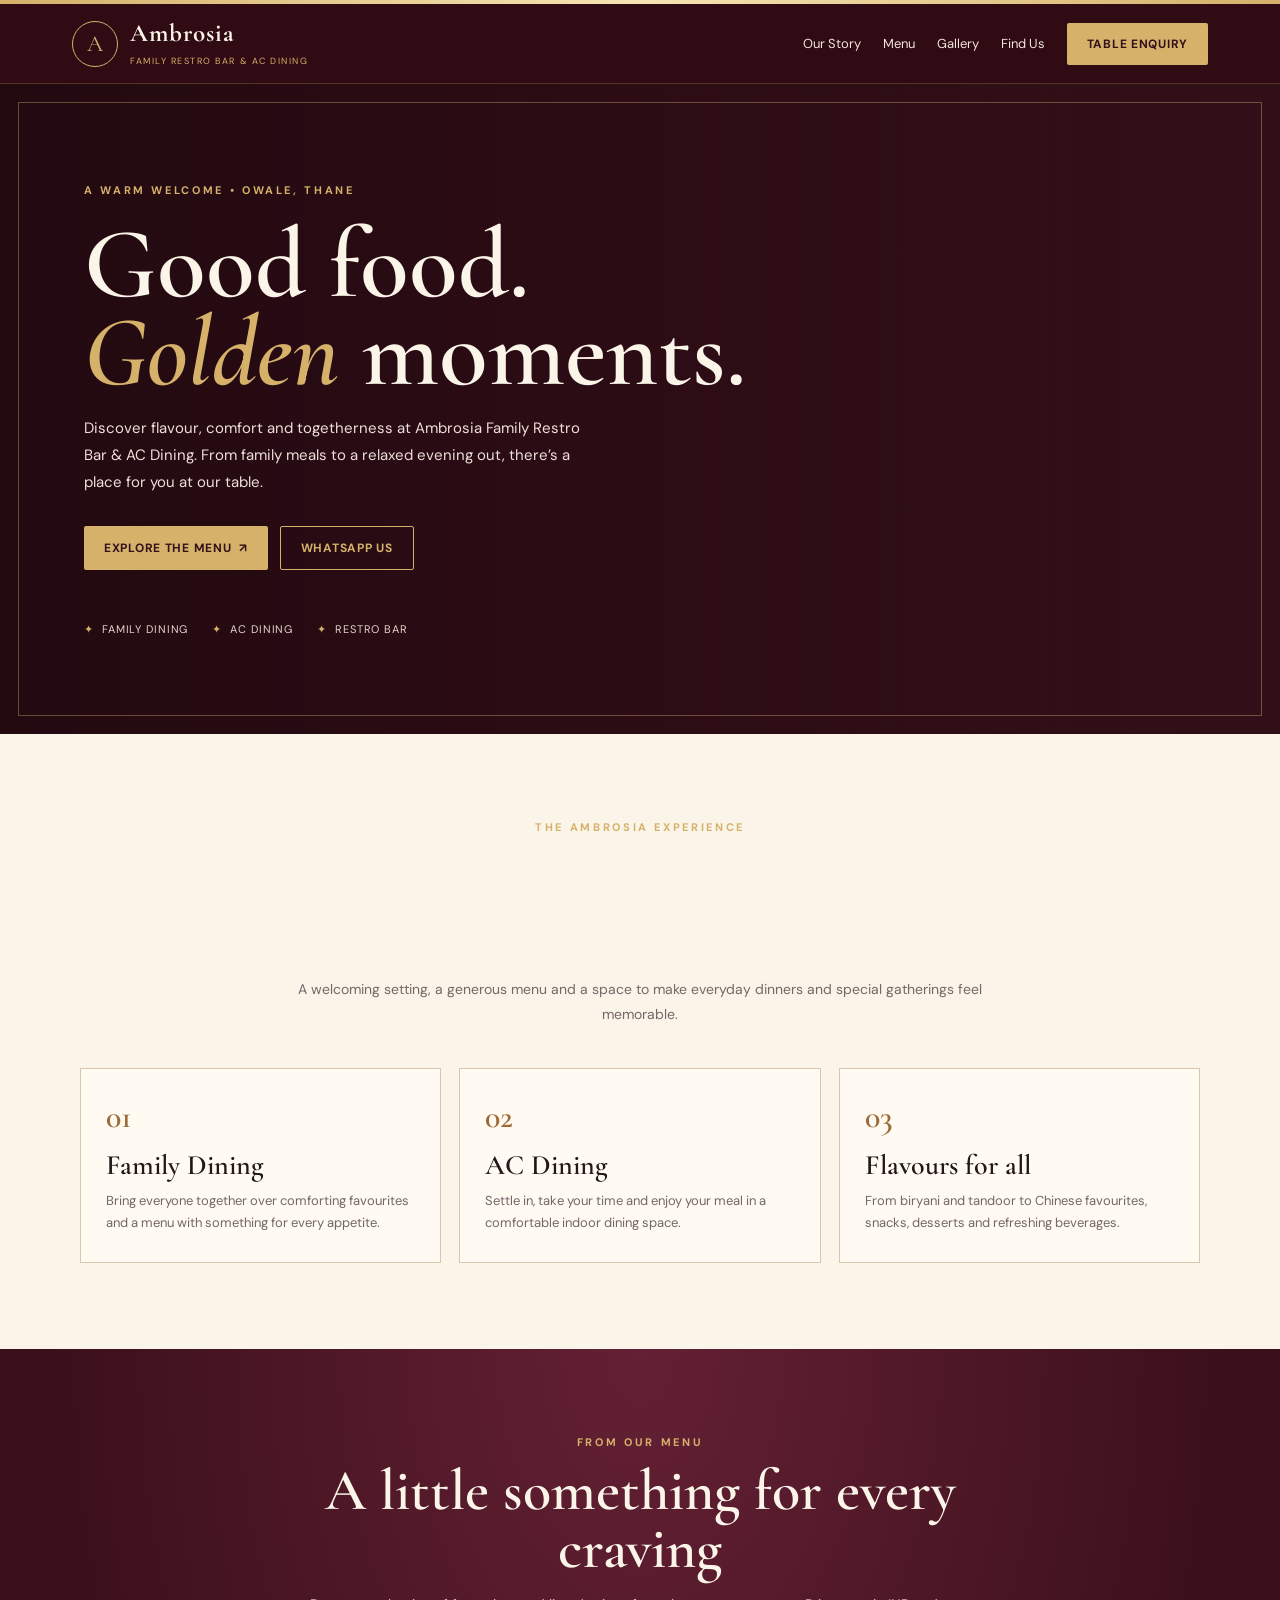
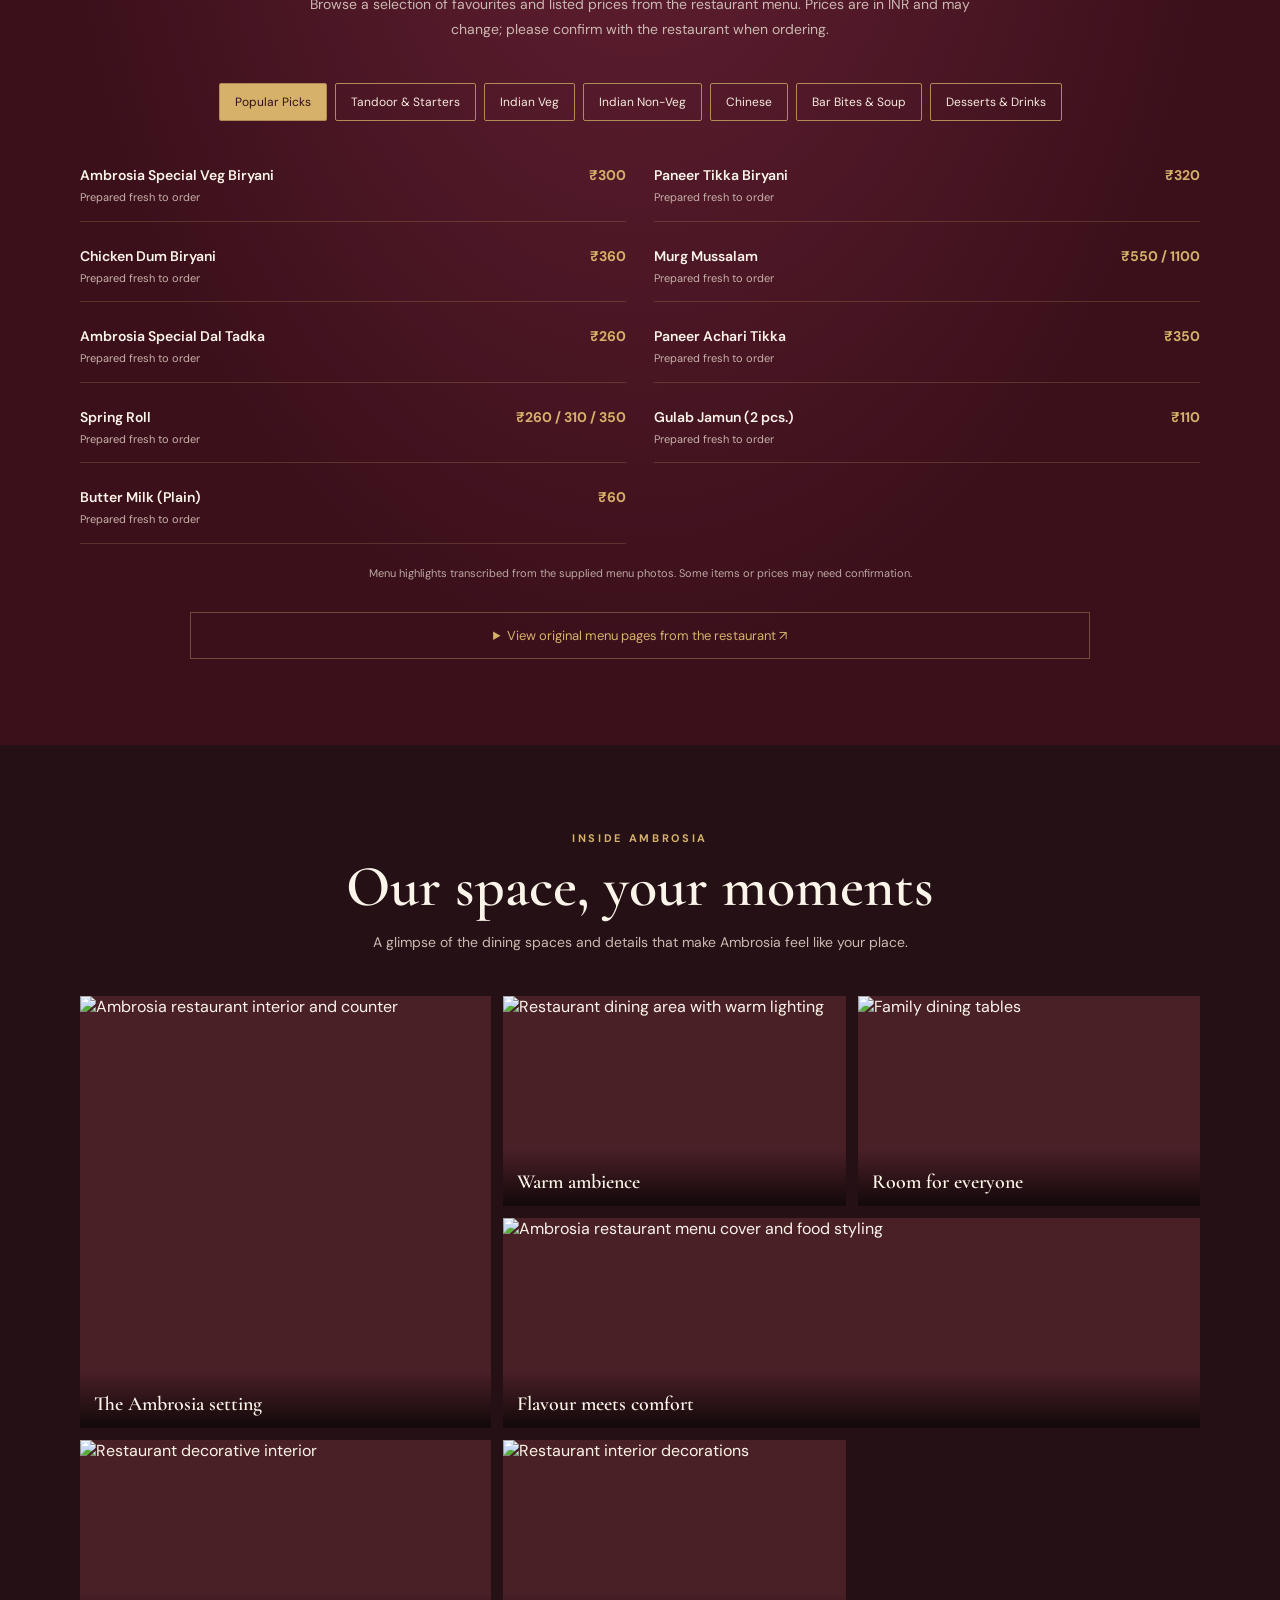
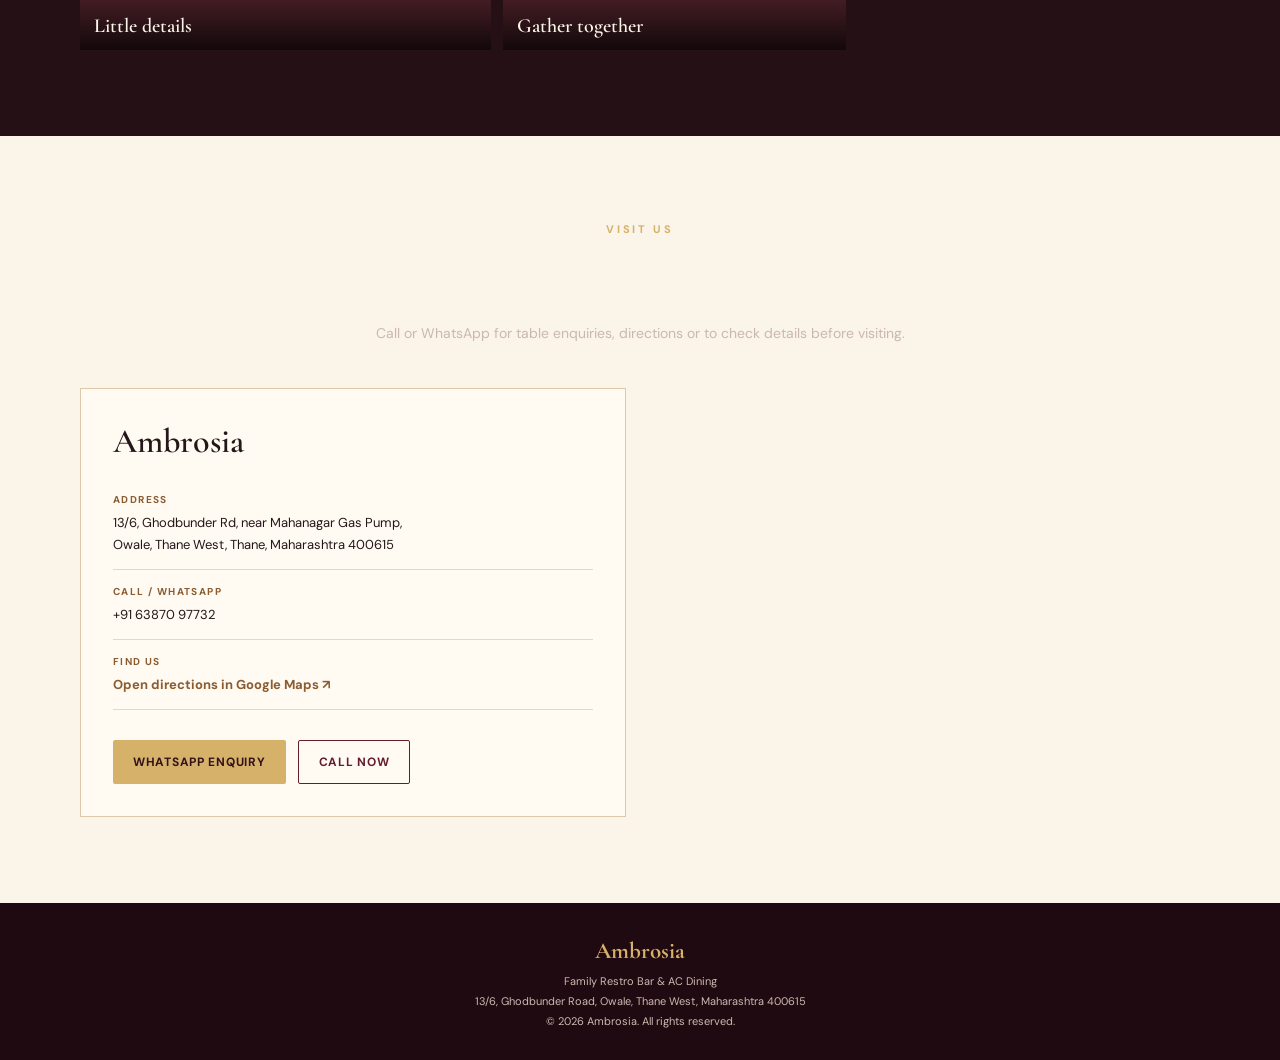
==== index.html @ bba8cb66 "Add files via upload" ====
<!doctype html>
<html lang="en">
<head>
<meta charset="utf-8"><meta name="viewport" content="width=device-width, initial-scale=1">
<meta name="theme-color" content="#641d2d"><meta name="description" content="Ambrosia Family Restro Bar & AC Dining in Owale, Thane West. Explore our menu and contact us for table enquiries.">
<title>Ambrosia | Family Restro Bar & AC Dining</title>
<link rel="preconnect" href="https://fonts.googleapis.com"><link rel="preconnect" href="https://fonts.gstatic.com" crossorigin><link href="https://fonts.googleapis.com/css2?family=Cormorant+Garamond:wght@500;600;700&family=DM+Sans:wght@400;500;600;700&display=swap" rel="stylesheet">
<style>
:root{--wine:#641d2d;--wine2:#3c101b;--gold:#d5b16a;--cream:#fbf4e8;--ink:#241719;--muted:#b9a6a0}*{box-sizing:border-box}html{scroll-behavior:smooth}body{margin:0;background:var(--wine2);color:var(--cream);font-family:'DM Sans',sans-serif}a{color:inherit;text-decoration:none}button{font:inherit}.topline{height:4px;background:linear-gradient(90deg,var(--gold),#f6e5b3,var(--gold))}.nav{position:sticky;top:0;z-index:10;background:rgba(48,12,21,.95);backdrop-filter:blur(12px);border-bottom:1px solid #d5b16a38}.navin{max-width:1180px;margin:auto;padding:14px 22px;display:flex;align-items:center;justify-content:space-between;gap:20px}.brand{display:flex;align-items:center;gap:12px}.monogram{width:46px;height:46px;border:1px solid var(--gold);border-radius:50%;display:grid;place-items:center;color:var(--gold);font-family:'Cormorant Garamond',serif;font-size:23px}.brand b{display:block;font-family:'Cormorant Garamond',serif;font-size:25px;letter-spacing:.04em}.brand small{color:var(--gold);font-size:9px;letter-spacing:.17em;text-transform:uppercase}.links{display:flex;gap:22px;align-items:center;font-size:13px;color:#f2e7dc}.links a:hover{color:var(--gold)}.pill{display:inline-flex;align-items:center;justify-content:center;padding:13px 20px;background:var(--gold);color:#35111a;border:0;border-radius:2px;font-weight:700;font-size:12px;letter-spacing:.06em;text-transform:uppercase;cursor:pointer}.pill.outline{background:transparent;color:var(--gold);border:1px solid var(--gold)}.hero{min-height:650px;position:relative;display:grid;align-items:center;overflow:hidden;background:#35111a}.hero:before{content:"";position:absolute;inset:0;background:linear-gradient(90deg,rgba(36,8,16,.94),rgba(45,9,19,.75) 48%,rgba(40,9,18,.22)),url('assets/21487.jpg') center 43%/cover;filter:saturate(.86)}.hero:after{content:"";position:absolute;inset:18px;border:1px solid #d5b16a65;pointer-events:none}.heroin{position:relative;z-index:1;max-width:1180px;width:100%;margin:auto;padding:90px 34px}.eyebrow{color:var(--gold);text-transform:uppercase;letter-spacing:.24em;font-size:11px;font-weight:700}.hero h1{font-family:'Cormorant Garamond',serif;font-size:clamp(54px,8vw,100px);line-height:.88;margin:24px 0 18px;max-width:760px;font-weight:600}.hero h1 span{color:var(--gold);font-style:italic}.hero p{max-width:510px;color:#eee0d8;line-height:1.8;font-size:15px}.actions{display:flex;gap:12px;flex-wrap:wrap;margin-top:30px}.herofoot{display:flex;gap:24px;flex-wrap:wrap;margin-top:52px;color:#e6d5cb;font-size:11px;letter-spacing:.08em;text-transform:uppercase}.herofoot span:before{content:'✦';color:var(--gold);margin-right:8px}.section{padding:86px 22px}.wrap{max-width:1120px;margin:auto}.sectionhead{text-align:center;max-width:700px;margin:0 auto 42px}.sectionhead h2{font:600 clamp(38px,5vw,58px)/1 'Cormorant Garamond',serif;margin:13px 0;color:var(--cream)}.sectionhead p{color:#cbb8b0;line-height:1.75;font-size:14px}.features{background:var(--cream);color:var(--ink)}.features .sectionhead p{color:#77676a}.featuregrid{display:grid;grid-template-columns:repeat(3,1fr);gap:18px}.feature{border:1px solid #d9c7ad;padding:28px 25px;min-height:180px;background:#fffaf2}.feature .num{color:#9c6b36;font:600 32px 'Cormorant Garamond',serif}.feature h3{font:600 28px 'Cormorant Garamond',serif;margin:12px 0 8px}.feature p{font-size:13px;line-height:1.7;color:#756669;margin:0}.menu-section{background:radial-gradient(ellipse at top,#642034 0%,#3b101b 65%)}.menu-tabs{display:flex;justify-content:center;gap:8px;flex-wrap:wrap;margin-bottom:30px}.tab{border:1px solid #b18b56;background:transparent;color:#f5e9dd;padding:10px 15px;cursor:pointer;border-radius:2px;font-size:12px}.tab.active,.tab:hover{background:var(--gold);color:#321019}.menu-grid{display:grid;grid-template-columns:repeat(2,1fr);gap:10px 28px}.menu-card{border-bottom:1px solid #d5b16a36;padding:15px 0;display:flex;justify-content:space-between;gap:20px}.menu-card h3{font-size:14px;font-weight:600;margin:0 0 5px}.menu-card p{font-size:11px;color:#c7b1aa;margin:0;line-height:1.5}.price{white-space:nowrap;color:var(--gold);font-weight:700;font-size:14px}.note{text-align:center;color:#bca8a2;font-size:11px;margin-top:22px}.gallery{background:#241015}.gallerygrid{display:grid;grid-template-columns:1.2fr 1fr 1fr;grid-auto-rows:210px;gap:12px}.gallerygrid figure{margin:0;overflow:hidden;position:relative;background:#4a2027}.gallerygrid figure:first-child{grid-row:span 2}.gallerygrid figure:nth-child(4){grid-column:span 2}.gallerygrid img{width:100%;height:100%;object-fit:cover;display:block;transition:transform .5s;cursor:zoom-in}.gallerygrid figure:hover img{transform:scale(1.04)}.gallerygrid figcaption{position:absolute;bottom:0;left:0;right:0;padding:22px 14px 12px;background:linear-gradient(transparent,rgba(0,0,0,.75));font:600 20px 'Cormorant Garamond',serif}.menu-photo{margin-top:32px;text-align:center}.menu-photo details{max-width:900px;margin:auto;border:1px solid #d5b16a5c;padding:14px}.menu-photo summary{color:var(--gold);cursor:pointer;font-size:13px}.menu-scans{display:grid;grid-template-columns:repeat(3,1fr);gap:12px;margin-top:18px}.menu-scans img{width:100%;height:220px;object-fit:contain;background:#f8f0df;cursor:zoom-in}.contact{background:var(--cream);color:var(--ink)}.contactgrid{display:grid;grid-template-columns:1fr 1fr;gap:28px;align-items:stretch}.contactbox{padding:32px;background:#fffaf2;border:1px solid #ddc9a9}.contactbox h3{font:600 34px 'Cormorant Garamond',serif;margin:0 0 16px}.contactbox p{color:#716164;line-height:1.8;font-size:13px}.detail{padding:13px 0;border-bottom:1px solid #e5d8c7;font-size:13px;line-height:1.7}.detail b{display:block;color:#8a5c2f;font-size:10px;letter-spacing:.14em;text-transform:uppercase;margin-bottom:4px}.mapframe{width:100%;min-height:340px;border:0;filter:grayscale(.4) sepia(.12)}.footer{padding:28px 22px;background:#200a11;color:#cbb9b0;text-align:center;font-size:11px;line-height:1.8}.footer b{color:var(--gold);font-family:'Cormorant Garamond',serif;font-size:23px}.mobilebook{display:none;position:fixed;bottom:0;left:0;right:0;z-index:20;background:#2b0c15;padding:10px;gap:10px;border-top:1px solid #d5b16a66}.mobilebook a{flex:1}.mobilebook .pill{width:100%}
@media(max-width:760px){.links{display:none}.navin{padding:12px 16px}.brand b{font-size:22px}.hero{min-height:610px}.heroin{padding:72px 26px}.hero:before{background:linear-gradient(90deg,rgba(36,8,16,.92),rgba(45,9,19,.68)),url('assets/21487.jpg') 56% center/cover}.hero:after{inset:9px}.section{padding:64px 18px}.featuregrid{grid-template-columns:1fr}.feature{min-height:0}.menu-grid{grid-template-columns:1fr;gap:0}.gallerygrid{grid-template-columns:1fr 1fr;grid-auto-rows:155px}.gallerygrid figure:first-child{grid-row:span 2}.gallerygrid figure:nth-child(4){grid-column:span 2}.contactgrid{grid-template-columns:1fr}.menu-scans{grid-template-columns:repeat(2,1fr)}.menu-scans img{height:180px}.mobilebook{display:flex}body{padding-bottom:60px}.herofoot{gap:12px}.herofoot span{font-size:10px}}
</style></head>
<body><div class="topline"></div>
<nav class="nav"><div class="navin"><a class="brand" href="#home"><div class="monogram">A</div><div><b>Ambrosia</b><small>Family Restro Bar & AC Dining</small></div></a><div class="links"><a href="#about">Our Story</a><a href="#menu">Menu</a><a href="#gallery">Gallery</a><a href="#contact">Find Us</a><a class="pill" href="https://wa.me/916387097732?text=Hello%20Ambrosia%2C%20I%27d%20like%20to%20enquire%20about%20a%20table." target="_blank" rel="noopener">Table Enquiry</a></div></div></nav>
<header class="hero" id="home"><div class="heroin"><div class="eyebrow">A warm welcome • Owale, Thane</div><h1>Good food.<br><span>Golden</span> moments.</h1><p>Discover flavour, comfort and togetherness at Ambrosia Family Restro Bar & AC Dining. From family meals to a relaxed evening out, there’s a place for you at our table.</p><div class="actions"><a class="pill" href="#menu">Explore the menu&nbsp; ↗</a><a class="pill outline" href="https://wa.me/916387097732?text=Hello%20Ambrosia%2C%20I%27d%20like%20to%20enquire%20about%20a%20table." target="_blank" rel="noopener">WhatsApp us</a></div><div class="herofoot"><span>Family dining</span><span>AC dining</span><span>Restro bar</span></div></div></header>
<section class="section features" id="about"><div class="wrap"><div class="sectionhead"><div class="eyebrow">The Ambrosia experience</div><h2>Made for moments worth sharing</h2><p>A welcoming setting, a generous menu and a space to make everyday dinners and special gatherings feel memorable.</p></div><div class="featuregrid"><article class="feature"><div class="num">01</div><h3>Family Dining</h3><p>Bring everyone together over comforting favourites and a menu with something for every appetite.</p></article><article class="feature"><div class="num">02</div><h3>AC Dining</h3><p>Settle in, take your time and enjoy your meal in a comfortable indoor dining space.</p></article><article class="feature"><div class="num">03</div><h3>Flavours for all</h3><p>From biryani and tandoor to Chinese favourites, snacks, desserts and refreshing beverages.</p></article></div></div></section>
<section class="section menu-section" id="menu"><div class="wrap"><div class="sectionhead"><div class="eyebrow">From our menu</div><h2>A little something for every craving</h2><p>Browse a selection of favourites and listed prices from the restaurant menu. Prices are in INR and may change; please confirm with the restaurant when ordering.</p></div><div class="menu-tabs" id="tabs"></div><div class="menu-grid" id="menuItems"></div><div class="note">Menu highlights transcribed from the supplied menu photos. Some items or prices may need confirmation.</div><div class="menu-photo"><details><summary>View original menu pages from the restaurant ↗</summary><div class="menu-scans" id="menuScans"></div></details></div></div></section>
<section class="section gallery" id="gallery"><div class="wrap"><div class="sectionhead"><div class="eyebrow">Inside Ambrosia</div><h2>Our space, your moments</h2><p>A glimpse of the dining spaces and details that make Ambrosia feel like your place.</p></div><div class="gallerygrid"><figure><img src="assets/21487.jpg" alt="Ambrosia restaurant interior and counter" loading="lazy"><figcaption>The Ambrosia setting</figcaption></figure><figure><img src="assets/21490.jpg" alt="Restaurant dining area with warm lighting" loading="lazy"><figcaption>Warm ambience</figcaption></figure><figure><img src="assets/21493.jpg" alt="Family dining tables" loading="lazy"><figcaption>Room for everyone</figcaption></figure><figure><img src="assets/21433.jpg" alt="Ambrosia restaurant menu cover and food styling" loading="lazy"><figcaption>Flavour meets comfort</figcaption></figure><figure><img src="assets/21478.jpg" alt="Restaurant decorative interior" loading="lazy"><figcaption>Little details</figcaption></figure><figure><img src="assets/21481.jpg" alt="Restaurant interior decorations" loading="lazy"><figcaption>Gather together</figcaption></figure></div></div></section>
<section class="section contact" id="contact"><div class="wrap"><div class="sectionhead"><div class="eyebrow">Visit us</div><h2>Your table is waiting</h2><p>Call or WhatsApp for table enquiries, directions or to check details before visiting.</p></div><div class="contactgrid"><div class="contactbox"><h3>Ambrosia</h3><div class="detail"><b>Address</b>13/6, Ghodbunder Rd, near Mahanagar Gas Pump,<br>Owale, Thane West, Thane, Maharashtra 400615</div><div class="detail"><b>Call / WhatsApp</b><a href="tel:+916387097732">+91 63870 97732</a></div><div class="detail"><b>Find us</b><a href="https://www.google.com/maps/search/?api=1&query=Ambrosia+Family+Restro+Bar+AC+Dining%2C+13%2F6+Ghodbunder+Road%2C+Owale%2C+Thane+West+400615" target="_blank" rel="noopener" style="color:#8a5c2f;font-weight:700">Open directions in Google Maps ↗</a></div><div class="actions"><a class="pill" href="https://wa.me/916387097732?text=Hello%20Ambrosia%2C%20I%27d%20like%20to%20enquire%20about%20a%20table." target="_blank" rel="noopener">WhatsApp enquiry</a><a class="pill outline" style="color:#641d2d;border-color:#641d2d" href="tel:+916387097732">Call now</a></div></div><iframe class="mapframe" title="Map showing Ambrosia near Ghodbunder Road, Owale, Thane West" loading="lazy" src="https://maps.google.com/maps?q=13%2F6%20Ghodbunder%20Road%2C%20near%20Mahanagar%20Gas%20Pump%2C%20Owale%2C%20Thane%20West%20400615&t=&z=14&ie=UTF8&iwloc=&output=embed"></iframe></div></div></section>
<footer class="footer"><b>Ambrosia</b><br>Family Restro Bar & AC Dining<br>13/6, Ghodbunder Road, Owale, Thane West, Maharashtra 400615<br>© <span id="year"></span> Ambrosia. All rights reserved.</footer>
<div class="mobilebook"><a class="pill outline" href="tel:+916387097732">Call Now</a><a class="pill" href="https://wa.me/916387097732?text=Hello%20Ambrosia%2C%20I%27d%20like%20to%20enquire%20about%20a%20table." target="_blank" rel="noopener">WhatsApp</a></div>
<script>
const menu={
"Popular Picks":[["Ambrosia Special Veg Biryani","300"],["Paneer Tikka Biryani","320"],["Chicken Dum Biryani","360"],["Murg Mussalam","550 / 1100"],["Ambrosia Special Dal Tadka","260"],["Paneer Achari Tikka","350"],["Spring Roll","260 / 310 / 350"],["Gulab Jamun (2 pcs.)","110"],["Butter Milk (Plain)","60"]],
"Tandoor & Starters":[["Palak Kurkure","280"],["Tandoori Aloo / Gobi","290"],["Paneer Tikka","330"],["Paneer Achari Tikka","350"],["Paneer Malai Tikka","350"],["Paneer Hariyali Tikka","350"],["Veg Seekh Kabab","310"],["Chicken Tikka","370"],["Chicken Malai Tikka","390"],["Chicken Tandoori (Half / Full)","310 / 540"],["Mutton Seekh Kabab","550"],["Seafood Platter","3500"]],
"Indian Veg": [["Steamed Rice","170"],["Jeera Rice","190"],["Veg Biryani","280"],["Dum Biryani (Veg)","290"],["Paneer Biryani","300"],["Veg Hyderabadi Biryani","290"],["Dal Fry","190"],["Dal Tadka","210"],["Dal Palak","200"],["Dal Makhani","230"],["Paneer Butter Masala","320"],["Paneer Tawa Masala","300"],["Kadai Paneer","330"],["Veg Kolhapuri","275"],["Veg Handi","290"],["Mushroom Masala","290"]],
"Indian Non-Veg": [["Chicken Dum Biryani","360"],["Chicken Tikka Biryani","390"],["Mutton Dum Biryani","550"],["Prawns Biryani","550"],["Hyderabadi Biryani – Chicken","560"],["Hyderabadi Biryani – Mutton","620"],["Egg Biryani","310"],["Murg Kadai","390"],["Chicken Tikka Masala","390"],["Murg Handi","410"],["Sukha Chicken","450"],["Mutton Rogan Josh","550"],["Prawns Curry","550"],["Rawas Curry","550"]],
"Chinese": [["Fried Rice – Veg","270"],["Burnt Garlic Rice – Veg","280"],["Schezwan Fried Rice – Veg","280"],["Combination Rice – Veg","280"],["Triple Rice – Veg","300"],["Hakka Noodles – Veg","250"],["Schezwan Noodles – Veg","260"],["Chilli Garlic Noodles – Veg","270"],["Manchurian Noodles – Veg","300"],["Chicken Fried Rice","340"],["Chicken Hakka Noodles","310"],["Chicken Chilli Garlic Noodles","320"]],
"Bar Bites & Soup": [["Chana Garlic Kolivada","210"],["Chana Garlic Fry","180"],["Cheese Cherry Pineapple","220"],["Cheese Pakoda","180"],["Paneer Pakoda","250"],["Mix Veg Pakoda","200"],["Onion Ring Pakoda","175"],["French Fries","180"],["Shahi Hara Bara Kabab","260"],["Cream of Veg Soup","180"],["Cream of Tomato Soup","180"],["Cream of Mushroom Soup","180"],["Manchow Soup","160"],["Hot & Sour Soup","170"],["Sweet Corn Veg Soup","180"],["Tom Yum Soup","180"]],
"Desserts & Drinks": [["Gulab Jamun (2 pcs.)","110"],["Gulab Jamun with Ice Cream","150"],["Brownie with Choco Sauce","290"],["Malai Kulfi","120"],["Choice of Ice Creams","120"],["Cold Coffee","170"],["Cold Coffee with Ice Cream","200"],["Butter Milk (Plain)","60"],["Butter Milk (Masala)","80"],["Lassi","100"],["Mango Milkshake","200"],["Strawberry Milkshake","200"],["Vanilla Milkshake","200"]]
};
const tabs=document.getElementById('tabs'),items=document.getElementById('menuItems');function showMenu(name){tabs.querySelectorAll('button').forEach(b=>b.classList.toggle('active',b.textContent===name));items.innerHTML=menu[name].map(([n,p])=>`<article class="menu-card"><div><h3>${n}</h3><p>Prepared fresh to order</p></div><div class="price">₹${p}</div></article>`).join('')};Object.keys(menu).forEach((n,i)=>{const b=document.createElement('button');b.className='tab'+(!i?' active':'');b.textContent=n;b.onclick=()=>showMenu(n);tabs.appendChild(b)});showMenu(Object.keys(menu)[0]);
const scans=['21436.jpg','21439.jpg','21442.jpg','21445.jpg','21448.jpg','21451.jpg','21454.jpg','21457.jpg','21460.jpg','21463.jpg','21466.jpg','21469.jpg','21472.jpg','21475.jpg','21478.jpg','21481.jpg','21484.jpg','21487.jpg','21490.jpg','21493.jpg'];document.getElementById('menuScans').innerHTML=scans.map(f=>`<a href="assets/${f}" target="_blank" rel="noopener"><img src="assets/${f}" loading="lazy" alt="Original Ambrosia menu page ${f.replace('.jpg','')}"></a>`).join('');document.getElementById('year').textContent=new Date().getFullYear();
</script></body></html>
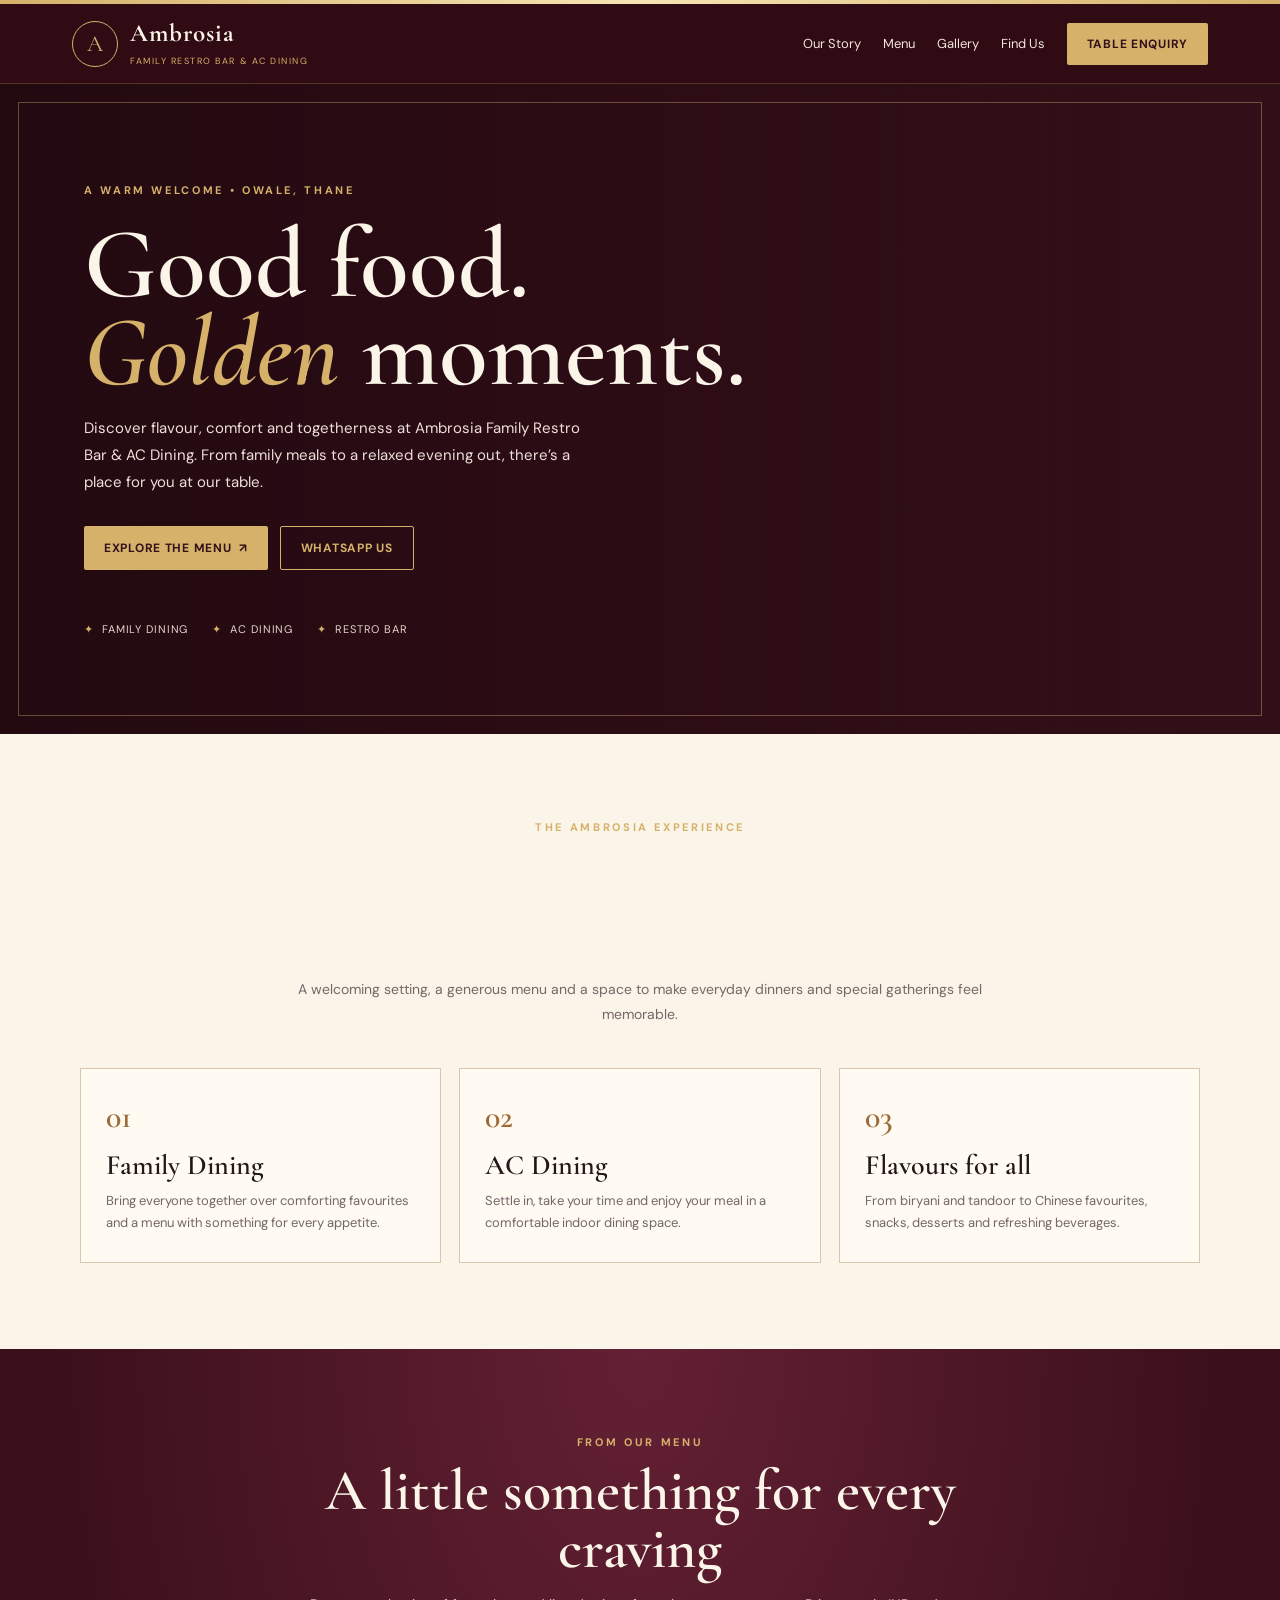
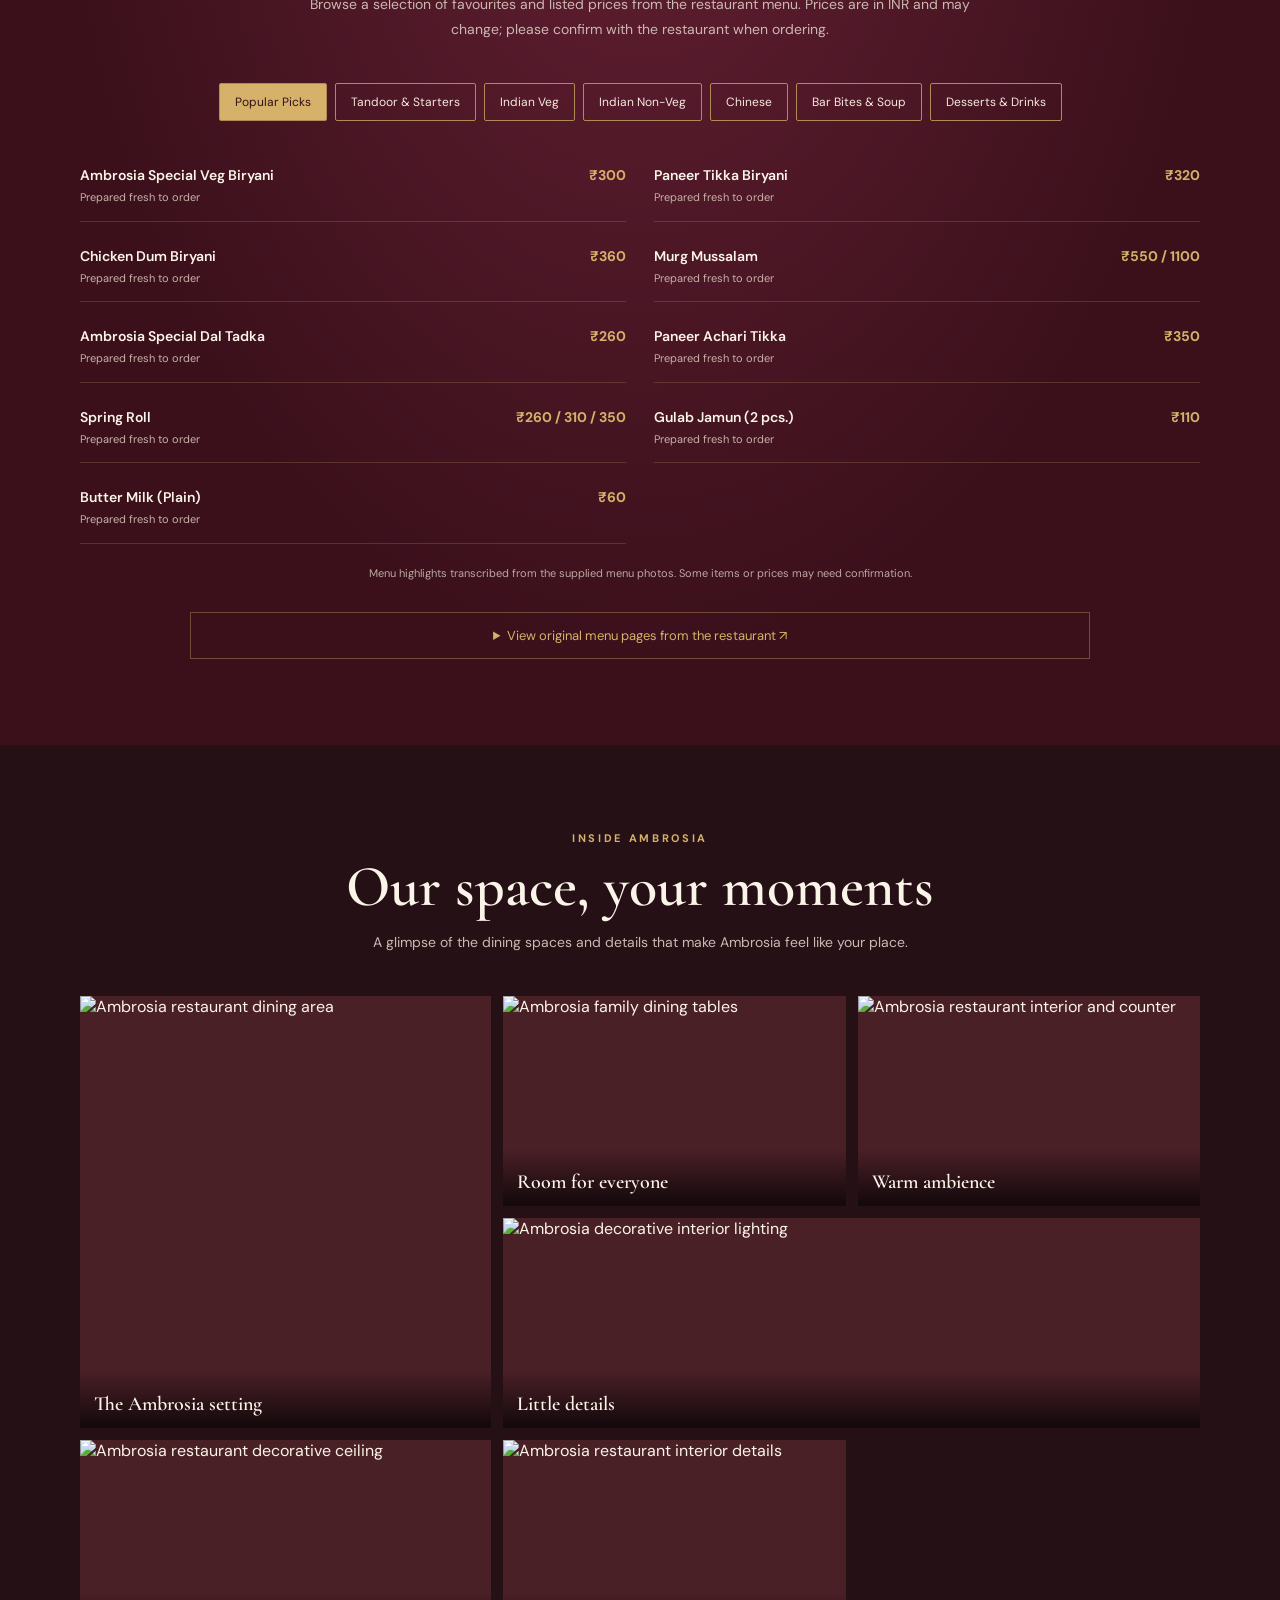
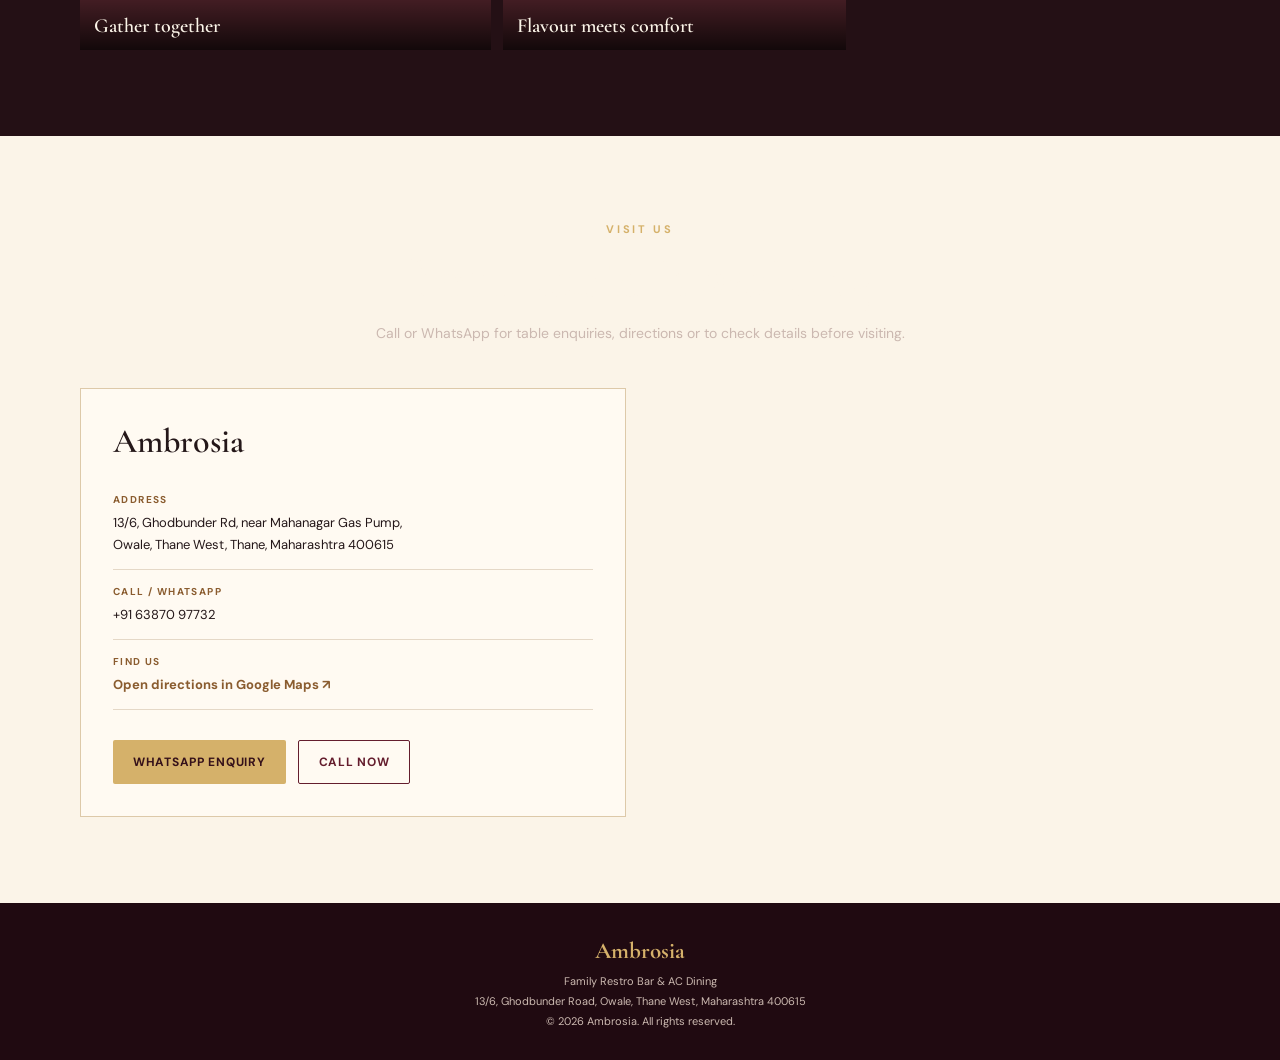
==== commit 4be23b58: "Add files via upload" ====
--- a/index.html
+++ b/index.html
@@ -6,15 +6,15 @@
 <title>Ambrosia | Family Restro Bar & AC Dining</title>
 <link rel="preconnect" href="https://fonts.googleapis.com"><link rel="preconnect" href="https://fonts.gstatic.com" crossorigin><link href="https://fonts.googleapis.com/css2?family=Cormorant+Garamond:wght@500;600;700&family=DM+Sans:wght@400;500;600;700&display=swap" rel="stylesheet">
 <style>
-:root{--wine:#641d2d;--wine2:#3c101b;--gold:#d5b16a;--cream:#fbf4e8;--ink:#241719;--muted:#b9a6a0}*{box-sizing:border-box}html{scroll-behavior:smooth}body{margin:0;background:var(--wine2);color:var(--cream);font-family:'DM Sans',sans-serif}a{color:inherit;text-decoration:none}button{font:inherit}.topline{height:4px;background:linear-gradient(90deg,var(--gold),#f6e5b3,var(--gold))}.nav{position:sticky;top:0;z-index:10;background:rgba(48,12,21,.95);backdrop-filter:blur(12px);border-bottom:1px solid #d5b16a38}.navin{max-width:1180px;margin:auto;padding:14px 22px;display:flex;align-items:center;justify-content:space-between;gap:20px}.brand{display:flex;align-items:center;gap:12px}.monogram{width:46px;height:46px;border:1px solid var(--gold);border-radius:50%;display:grid;place-items:center;color:var(--gold);font-family:'Cormorant Garamond',serif;font-size:23px}.brand b{display:block;font-family:'Cormorant Garamond',serif;font-size:25px;letter-spacing:.04em}.brand small{color:var(--gold);font-size:9px;letter-spacing:.17em;text-transform:uppercase}.links{display:flex;gap:22px;align-items:center;font-size:13px;color:#f2e7dc}.links a:hover{color:var(--gold)}.pill{display:inline-flex;align-items:center;justify-content:center;padding:13px 20px;background:var(--gold);color:#35111a;border:0;border-radius:2px;font-weight:700;font-size:12px;letter-spacing:.06em;text-transform:uppercase;cursor:pointer}.pill.outline{background:transparent;color:var(--gold);border:1px solid var(--gold)}.hero{min-height:650px;position:relative;display:grid;align-items:center;overflow:hidden;background:#35111a}.hero:before{content:"";position:absolute;inset:0;background:linear-gradient(90deg,rgba(36,8,16,.94),rgba(45,9,19,.75) 48%,rgba(40,9,18,.22)),url('assets/21487.jpg') center 43%/cover;filter:saturate(.86)}.hero:after{content:"";position:absolute;inset:18px;border:1px solid #d5b16a65;pointer-events:none}.heroin{position:relative;z-index:1;max-width:1180px;width:100%;margin:auto;padding:90px 34px}.eyebrow{color:var(--gold);text-transform:uppercase;letter-spacing:.24em;font-size:11px;font-weight:700}.hero h1{font-family:'Cormorant Garamond',serif;font-size:clamp(54px,8vw,100px);line-height:.88;margin:24px 0 18px;max-width:760px;font-weight:600}.hero h1 span{color:var(--gold);font-style:italic}.hero p{max-width:510px;color:#eee0d8;line-height:1.8;font-size:15px}.actions{display:flex;gap:12px;flex-wrap:wrap;margin-top:30px}.herofoot{display:flex;gap:24px;flex-wrap:wrap;margin-top:52px;color:#e6d5cb;font-size:11px;letter-spacing:.08em;text-transform:uppercase}.herofoot span:before{content:'✦';color:var(--gold);margin-right:8px}.section{padding:86px 22px}.wrap{max-width:1120px;margin:auto}.sectionhead{text-align:center;max-width:700px;margin:0 auto 42px}.sectionhead h2{font:600 clamp(38px,5vw,58px)/1 'Cormorant Garamond',serif;margin:13px 0;color:var(--cream)}.sectionhead p{color:#cbb8b0;line-height:1.75;font-size:14px}.features{background:var(--cream);color:var(--ink)}.features .sectionhead p{color:#77676a}.featuregrid{display:grid;grid-template-columns:repeat(3,1fr);gap:18px}.feature{border:1px solid #d9c7ad;padding:28px 25px;min-height:180px;background:#fffaf2}.feature .num{color:#9c6b36;font:600 32px 'Cormorant Garamond',serif}.feature h3{font:600 28px 'Cormorant Garamond',serif;margin:12px 0 8px}.feature p{font-size:13px;line-height:1.7;color:#756669;margin:0}.menu-section{background:radial-gradient(ellipse at top,#642034 0%,#3b101b 65%)}.menu-tabs{display:flex;justify-content:center;gap:8px;flex-wrap:wrap;margin-bottom:30px}.tab{border:1px solid #b18b56;background:transparent;color:#f5e9dd;padding:10px 15px;cursor:pointer;border-radius:2px;font-size:12px}.tab.active,.tab:hover{background:var(--gold);color:#321019}.menu-grid{display:grid;grid-template-columns:repeat(2,1fr);gap:10px 28px}.menu-card{border-bottom:1px solid #d5b16a36;padding:15px 0;display:flex;justify-content:space-between;gap:20px}.menu-card h3{font-size:14px;font-weight:600;margin:0 0 5px}.menu-card p{font-size:11px;color:#c7b1aa;margin:0;line-height:1.5}.price{white-space:nowrap;color:var(--gold);font-weight:700;font-size:14px}.note{text-align:center;color:#bca8a2;font-size:11px;margin-top:22px}.gallery{background:#241015}.gallerygrid{display:grid;grid-template-columns:1.2fr 1fr 1fr;grid-auto-rows:210px;gap:12px}.gallerygrid figure{margin:0;overflow:hidden;position:relative;background:#4a2027}.gallerygrid figure:first-child{grid-row:span 2}.gallerygrid figure:nth-child(4){grid-column:span 2}.gallerygrid img{width:100%;height:100%;object-fit:cover;display:block;transition:transform .5s;cursor:zoom-in}.gallerygrid figure:hover img{transform:scale(1.04)}.gallerygrid figcaption{position:absolute;bottom:0;left:0;right:0;padding:22px 14px 12px;background:linear-gradient(transparent,rgba(0,0,0,.75));font:600 20px 'Cormorant Garamond',serif}.menu-photo{margin-top:32px;text-align:center}.menu-photo details{max-width:900px;margin:auto;border:1px solid #d5b16a5c;padding:14px}.menu-photo summary{color:var(--gold);cursor:pointer;font-size:13px}.menu-scans{display:grid;grid-template-columns:repeat(3,1fr);gap:12px;margin-top:18px}.menu-scans img{width:100%;height:220px;object-fit:contain;background:#f8f0df;cursor:zoom-in}.contact{background:var(--cream);color:var(--ink)}.contactgrid{display:grid;grid-template-columns:1fr 1fr;gap:28px;align-items:stretch}.contactbox{padding:32px;background:#fffaf2;border:1px solid #ddc9a9}.contactbox h3{font:600 34px 'Cormorant Garamond',serif;margin:0 0 16px}.contactbox p{color:#716164;line-height:1.8;font-size:13px}.detail{padding:13px 0;border-bottom:1px solid #e5d8c7;font-size:13px;line-height:1.7}.detail b{display:block;color:#8a5c2f;font-size:10px;letter-spacing:.14em;text-transform:uppercase;margin-bottom:4px}.mapframe{width:100%;min-height:340px;border:0;filter:grayscale(.4) sepia(.12)}.footer{padding:28px 22px;background:#200a11;color:#cbb9b0;text-align:center;font-size:11px;line-height:1.8}.footer b{color:var(--gold);font-family:'Cormorant Garamond',serif;font-size:23px}.mobilebook{display:none;position:fixed;bottom:0;left:0;right:0;z-index:20;background:#2b0c15;padding:10px;gap:10px;border-top:1px solid #d5b16a66}.mobilebook a{flex:1}.mobilebook .pill{width:100%}
-@media(max-width:760px){.links{display:none}.navin{padding:12px 16px}.brand b{font-size:22px}.hero{min-height:610px}.heroin{padding:72px 26px}.hero:before{background:linear-gradient(90deg,rgba(36,8,16,.92),rgba(45,9,19,.68)),url('assets/21487.jpg') 56% center/cover}.hero:after{inset:9px}.section{padding:64px 18px}.featuregrid{grid-template-columns:1fr}.feature{min-height:0}.menu-grid{grid-template-columns:1fr;gap:0}.gallerygrid{grid-template-columns:1fr 1fr;grid-auto-rows:155px}.gallerygrid figure:first-child{grid-row:span 2}.gallerygrid figure:nth-child(4){grid-column:span 2}.contactgrid{grid-template-columns:1fr}.menu-scans{grid-template-columns:repeat(2,1fr)}.menu-scans img{height:180px}.mobilebook{display:flex}body{padding-bottom:60px}.herofoot{gap:12px}.herofoot span{font-size:10px}}
+:root{--wine:#641d2d;--wine2:#3c101b;--gold:#d5b16a;--cream:#fbf4e8;--ink:#241719;--muted:#b9a6a0}*{box-sizing:border-box}html{scroll-behavior:smooth}body{margin:0;background:var(--wine2);color:var(--cream);font-family:'DM Sans',sans-serif}a{color:inherit;text-decoration:none}button{font:inherit}.topline{height:4px;background:linear-gradient(90deg,var(--gold),#f6e5b3,var(--gold))}.nav{position:sticky;top:0;z-index:10;background:rgba(48,12,21,.95);backdrop-filter:blur(12px);border-bottom:1px solid #d5b16a38}.navin{max-width:1180px;margin:auto;padding:14px 22px;display:flex;align-items:center;justify-content:space-between;gap:20px}.brand{display:flex;align-items:center;gap:12px}.monogram{width:46px;height:46px;border:1px solid var(--gold);border-radius:50%;display:grid;place-items:center;color:var(--gold);font-family:'Cormorant Garamond',serif;font-size:23px}.brand b{display:block;font-family:'Cormorant Garamond',serif;font-size:25px;letter-spacing:.04em}.brand small{color:var(--gold);font-size:9px;letter-spacing:.17em;text-transform:uppercase}.links{display:flex;gap:22px;align-items:center;font-size:13px;color:#f2e7dc}.links a:hover{color:var(--gold)}.pill{display:inline-flex;align-items:center;justify-content:center;padding:13px 20px;background:var(--gold);color:#35111a;border:0;border-radius:2px;font-weight:700;font-size:12px;letter-spacing:.06em;text-transform:uppercase;cursor:pointer}.pill.outline{background:transparent;color:var(--gold);border:1px solid var(--gold)}.hero{min-height:650px;position:relative;display:grid;align-items:center;overflow:hidden;background:#35111a}.hero:before{content:"";position:absolute;inset:0;background:linear-gradient(90deg,rgba(36,8,16,.94),rgba(45,9,19,.75) 48%,rgba(40,9,18,.22)),url('assets/21513.jpg') center 43%/cover;filter:saturate(.86)}.hero:after{content:"";position:absolute;inset:18px;border:1px solid #d5b16a65;pointer-events:none}.heroin{position:relative;z-index:1;max-width:1180px;width:100%;margin:auto;padding:90px 34px}.eyebrow{color:var(--gold);text-transform:uppercase;letter-spacing:.24em;font-size:11px;font-weight:700}.hero h1{font-family:'Cormorant Garamond',serif;font-size:clamp(54px,8vw,100px);line-height:.88;margin:24px 0 18px;max-width:760px;font-weight:600}.hero h1 span{color:var(--gold);font-style:italic}.hero p{max-width:510px;color:#eee0d8;line-height:1.8;font-size:15px}.actions{display:flex;gap:12px;flex-wrap:wrap;margin-top:30px}.herofoot{display:flex;gap:24px;flex-wrap:wrap;margin-top:52px;color:#e6d5cb;font-size:11px;letter-spacing:.08em;text-transform:uppercase}.herofoot span:before{content:'✦';color:var(--gold);margin-right:8px}.section{padding:86px 22px}.wrap{max-width:1120px;margin:auto}.sectionhead{text-align:center;max-width:700px;margin:0 auto 42px}.sectionhead h2{font:600 clamp(38px,5vw,58px)/1 'Cormorant Garamond',serif;margin:13px 0;color:var(--cream)}.sectionhead p{color:#cbb8b0;line-height:1.75;font-size:14px}.features{background:var(--cream);color:var(--ink)}.features .sectionhead p{color:#77676a}.featuregrid{display:grid;grid-template-columns:repeat(3,1fr);gap:18px}.feature{border:1px solid #d9c7ad;padding:28px 25px;min-height:180px;background:#fffaf2}.feature .num{color:#9c6b36;font:600 32px 'Cormorant Garamond',serif}.feature h3{font:600 28px 'Cormorant Garamond',serif;margin:12px 0 8px}.feature p{font-size:13px;line-height:1.7;color:#756669;margin:0}.menu-section{background:radial-gradient(ellipse at top,#642034 0%,#3b101b 65%)}.menu-tabs{display:flex;justify-content:center;gap:8px;flex-wrap:wrap;margin-bottom:30px}.tab{border:1px solid #b18b56;background:transparent;color:#f5e9dd;padding:10px 15px;cursor:pointer;border-radius:2px;font-size:12px}.tab.active,.tab:hover{background:var(--gold);color:#321019}.menu-grid{display:grid;grid-template-columns:repeat(2,1fr);gap:10px 28px}.menu-card{border-bottom:1px solid #d5b16a36;padding:15px 0;display:flex;justify-content:space-between;gap:20px}.menu-card h3{font-size:14px;font-weight:600;margin:0 0 5px}.menu-card p{font-size:11px;color:#c7b1aa;margin:0;line-height:1.5}.price{white-space:nowrap;color:var(--gold);font-weight:700;font-size:14px}.note{text-align:center;color:#bca8a2;font-size:11px;margin-top:22px}.gallery{background:#241015}.gallerygrid{display:grid;grid-template-columns:1.2fr 1fr 1fr;grid-auto-rows:210px;gap:12px}.gallerygrid figure{margin:0;overflow:hidden;position:relative;background:#4a2027}.gallerygrid figure:first-child{grid-row:span 2}.gallerygrid figure:nth-child(4){grid-column:span 2}.gallerygrid img{width:100%;height:100%;object-fit:cover;display:block;transition:transform .5s;cursor:zoom-in}.gallerygrid figure:hover img{transform:scale(1.04)}.gallerygrid figcaption{position:absolute;bottom:0;left:0;right:0;padding:22px 14px 12px;background:linear-gradient(transparent,rgba(0,0,0,.75));font:600 20px 'Cormorant Garamond',serif}.menu-photo{margin-top:32px;text-align:center}.menu-photo details{max-width:900px;margin:auto;border:1px solid #d5b16a5c;padding:14px}.menu-photo summary{color:var(--gold);cursor:pointer;font-size:13px}.menu-scans{display:grid;grid-template-columns:repeat(3,1fr);gap:12px;margin-top:18px}.menu-scans img{width:100%;height:220px;object-fit:contain;background:#f8f0df;cursor:zoom-in}.contact{background:var(--cream);color:var(--ink)}.contactgrid{display:grid;grid-template-columns:1fr 1fr;gap:28px;align-items:stretch}.contactbox{padding:32px;background:#fffaf2;border:1px solid #ddc9a9}.contactbox h3{font:600 34px 'Cormorant Garamond',serif;margin:0 0 16px}.contactbox p{color:#716164;line-height:1.8;font-size:13px}.detail{padding:13px 0;border-bottom:1px solid #e5d8c7;font-size:13px;line-height:1.7}.detail b{display:block;color:#8a5c2f;font-size:10px;letter-spacing:.14em;text-transform:uppercase;margin-bottom:4px}.mapframe{width:100%;min-height:340px;border:0;filter:grayscale(.4) sepia(.12)}.footer{padding:28px 22px;background:#200a11;color:#cbb9b0;text-align:center;font-size:11px;line-height:1.8}.footer b{color:var(--gold);font-family:'Cormorant Garamond',serif;font-size:23px}.mobilebook{display:none;position:fixed;bottom:0;left:0;right:0;z-index:20;background:#2b0c15;padding:10px;gap:10px;border-top:1px solid #d5b16a66}.mobilebook a{flex:1}.mobilebook .pill{width:100%}
+@media(max-width:760px){.links{display:none}.navin{padding:12px 16px}.brand b{font-size:22px}.hero{min-height:610px}.heroin{padding:72px 26px}.hero:before{background:linear-gradient(90deg,rgba(36,8,16,.92),rgba(45,9,19,.68)),url('assets/21513.jpg') 56% center/cover}.hero:after{inset:9px}.section{padding:64px 18px}.featuregrid{grid-template-columns:1fr}.feature{min-height:0}.menu-grid{grid-template-columns:1fr;gap:0}.gallerygrid{grid-template-columns:1fr 1fr;grid-auto-rows:155px}.gallerygrid figure:first-child{grid-row:span 2}.gallerygrid figure:nth-child(4){grid-column:span 2}.contactgrid{grid-template-columns:1fr}.menu-scans{grid-template-columns:repeat(2,1fr)}.menu-scans img{height:180px}.mobilebook{display:flex}body{padding-bottom:60px}.herofoot{gap:12px}.herofoot span{font-size:10px}}
 </style></head>
 <body><div class="topline"></div>
 <nav class="nav"><div class="navin"><a class="brand" href="#home"><div class="monogram">A</div><div><b>Ambrosia</b><small>Family Restro Bar & AC Dining</small></div></a><div class="links"><a href="#about">Our Story</a><a href="#menu">Menu</a><a href="#gallery">Gallery</a><a href="#contact">Find Us</a><a class="pill" href="https://wa.me/916387097732?text=Hello%20Ambrosia%2C%20I%27d%20like%20to%20enquire%20about%20a%20table." target="_blank" rel="noopener">Table Enquiry</a></div></div></nav>
 <header class="hero" id="home"><div class="heroin"><div class="eyebrow">A warm welcome • Owale, Thane</div><h1>Good food.<br><span>Golden</span> moments.</h1><p>Discover flavour, comfort and togetherness at Ambrosia Family Restro Bar & AC Dining. From family meals to a relaxed evening out, there’s a place for you at our table.</p><div class="actions"><a class="pill" href="#menu">Explore the menu&nbsp; ↗</a><a class="pill outline" href="https://wa.me/916387097732?text=Hello%20Ambrosia%2C%20I%27d%20like%20to%20enquire%20about%20a%20table." target="_blank" rel="noopener">WhatsApp us</a></div><div class="herofoot"><span>Family dining</span><span>AC dining</span><span>Restro bar</span></div></div></header>
 <section class="section features" id="about"><div class="wrap"><div class="sectionhead"><div class="eyebrow">The Ambrosia experience</div><h2>Made for moments worth sharing</h2><p>A welcoming setting, a generous menu and a space to make everyday dinners and special gatherings feel memorable.</p></div><div class="featuregrid"><article class="feature"><div class="num">01</div><h3>Family Dining</h3><p>Bring everyone together over comforting favourites and a menu with something for every appetite.</p></article><article class="feature"><div class="num">02</div><h3>AC Dining</h3><p>Settle in, take your time and enjoy your meal in a comfortable indoor dining space.</p></article><article class="feature"><div class="num">03</div><h3>Flavours for all</h3><p>From biryani and tandoor to Chinese favourites, snacks, desserts and refreshing beverages.</p></article></div></div></section>
 <section class="section menu-section" id="menu"><div class="wrap"><div class="sectionhead"><div class="eyebrow">From our menu</div><h2>A little something for every craving</h2><p>Browse a selection of favourites and listed prices from the restaurant menu. Prices are in INR and may change; please confirm with the restaurant when ordering.</p></div><div class="menu-tabs" id="tabs"></div><div class="menu-grid" id="menuItems"></div><div class="note">Menu highlights transcribed from the supplied menu photos. Some items or prices may need confirmation.</div><div class="menu-photo"><details><summary>View original menu pages from the restaurant ↗</summary><div class="menu-scans" id="menuScans"></div></details></div></div></section>
-<section class="section gallery" id="gallery"><div class="wrap"><div class="sectionhead"><div class="eyebrow">Inside Ambrosia</div><h2>Our space, your moments</h2><p>A glimpse of the dining spaces and details that make Ambrosia feel like your place.</p></div><div class="gallerygrid"><figure><img src="assets/21487.jpg" alt="Ambrosia restaurant interior and counter" loading="lazy"><figcaption>The Ambrosia setting</figcaption></figure><figure><img src="assets/21490.jpg" alt="Restaurant dining area with warm lighting" loading="lazy"><figcaption>Warm ambience</figcaption></figure><figure><img src="assets/21493.jpg" alt="Family dining tables" loading="lazy"><figcaption>Room for everyone</figcaption></figure><figure><img src="assets/21433.jpg" alt="Ambrosia restaurant menu cover and food styling" loading="lazy"><figcaption>Flavour meets comfort</figcaption></figure><figure><img src="assets/21478.jpg" alt="Restaurant decorative interior" loading="lazy"><figcaption>Little details</figcaption></figure><figure><img src="assets/21481.jpg" alt="Restaurant interior decorations" loading="lazy"><figcaption>Gather together</figcaption></figure></div></div></section>
+<section class="section gallery" id="gallery"><div class="wrap"><div class="sectionhead"><div class="eyebrow">Inside Ambrosia</div><h2>Our space, your moments</h2><p>A glimpse of the dining spaces and details that make Ambrosia feel like your place.</p></div><div class="gallerygrid"><figure><img src="assets/21513.jpg" alt="Ambrosia restaurant dining area" loading="lazy"><figcaption>The Ambrosia setting</figcaption></figure><figure><img src="assets/21521.jpg" alt="Ambrosia family dining tables" loading="lazy"><figcaption>Room for everyone</figcaption></figure><figure><img src="assets/21517.jpg" alt="Ambrosia restaurant interior and counter" loading="lazy"><figcaption>Warm ambience</figcaption></figure><figure><img src="assets/21520.jpg" alt="Ambrosia decorative interior lighting" loading="lazy"><figcaption>Little details</figcaption></figure><figure><img src="assets/21525.jpg" alt="Ambrosia restaurant decorative ceiling" loading="lazy"><figcaption>Gather together</figcaption></figure><figure><img src="assets/21518.jpg" alt="Ambrosia restaurant interior details" loading="lazy"><figcaption>Flavour meets comfort</figcaption></figure></div></div></section>
 <section class="section contact" id="contact"><div class="wrap"><div class="sectionhead"><div class="eyebrow">Visit us</div><h2>Your table is waiting</h2><p>Call or WhatsApp for table enquiries, directions or to check details before visiting.</p></div><div class="contactgrid"><div class="contactbox"><h3>Ambrosia</h3><div class="detail"><b>Address</b>13/6, Ghodbunder Rd, near Mahanagar Gas Pump,<br>Owale, Thane West, Thane, Maharashtra 400615</div><div class="detail"><b>Call / WhatsApp</b><a href="tel:+916387097732">+91 63870 97732</a></div><div class="detail"><b>Find us</b><a href="https://www.google.com/maps/search/?api=1&query=Ambrosia+Family+Restro+Bar+AC+Dining%2C+13%2F6+Ghodbunder+Road%2C+Owale%2C+Thane+West+400615" target="_blank" rel="noopener" style="color:#8a5c2f;font-weight:700">Open directions in Google Maps ↗</a></div><div class="actions"><a class="pill" href="https://wa.me/916387097732?text=Hello%20Ambrosia%2C%20I%27d%20like%20to%20enquire%20about%20a%20table." target="_blank" rel="noopener">WhatsApp enquiry</a><a class="pill outline" style="color:#641d2d;border-color:#641d2d" href="tel:+916387097732">Call now</a></div></div><iframe class="mapframe" title="Map showing Ambrosia near Ghodbunder Road, Owale, Thane West" loading="lazy" src="https://maps.google.com/maps?q=13%2F6%20Ghodbunder%20Road%2C%20near%20Mahanagar%20Gas%20Pump%2C%20Owale%2C%20Thane%20West%20400615&t=&z=14&ie=UTF8&iwloc=&output=embed"></iframe></div></div></section>
 <footer class="footer"><b>Ambrosia</b><br>Family Restro Bar & AC Dining<br>13/6, Ghodbunder Road, Owale, Thane West, Maharashtra 400615<br>© <span id="year"></span> Ambrosia. All rights reserved.</footer>
 <div class="mobilebook"><a class="pill outline" href="tel:+916387097732">Call Now</a><a class="pill" href="https://wa.me/916387097732?text=Hello%20Ambrosia%2C%20I%27d%20like%20to%20enquire%20about%20a%20table." target="_blank" rel="noopener">WhatsApp</a></div>
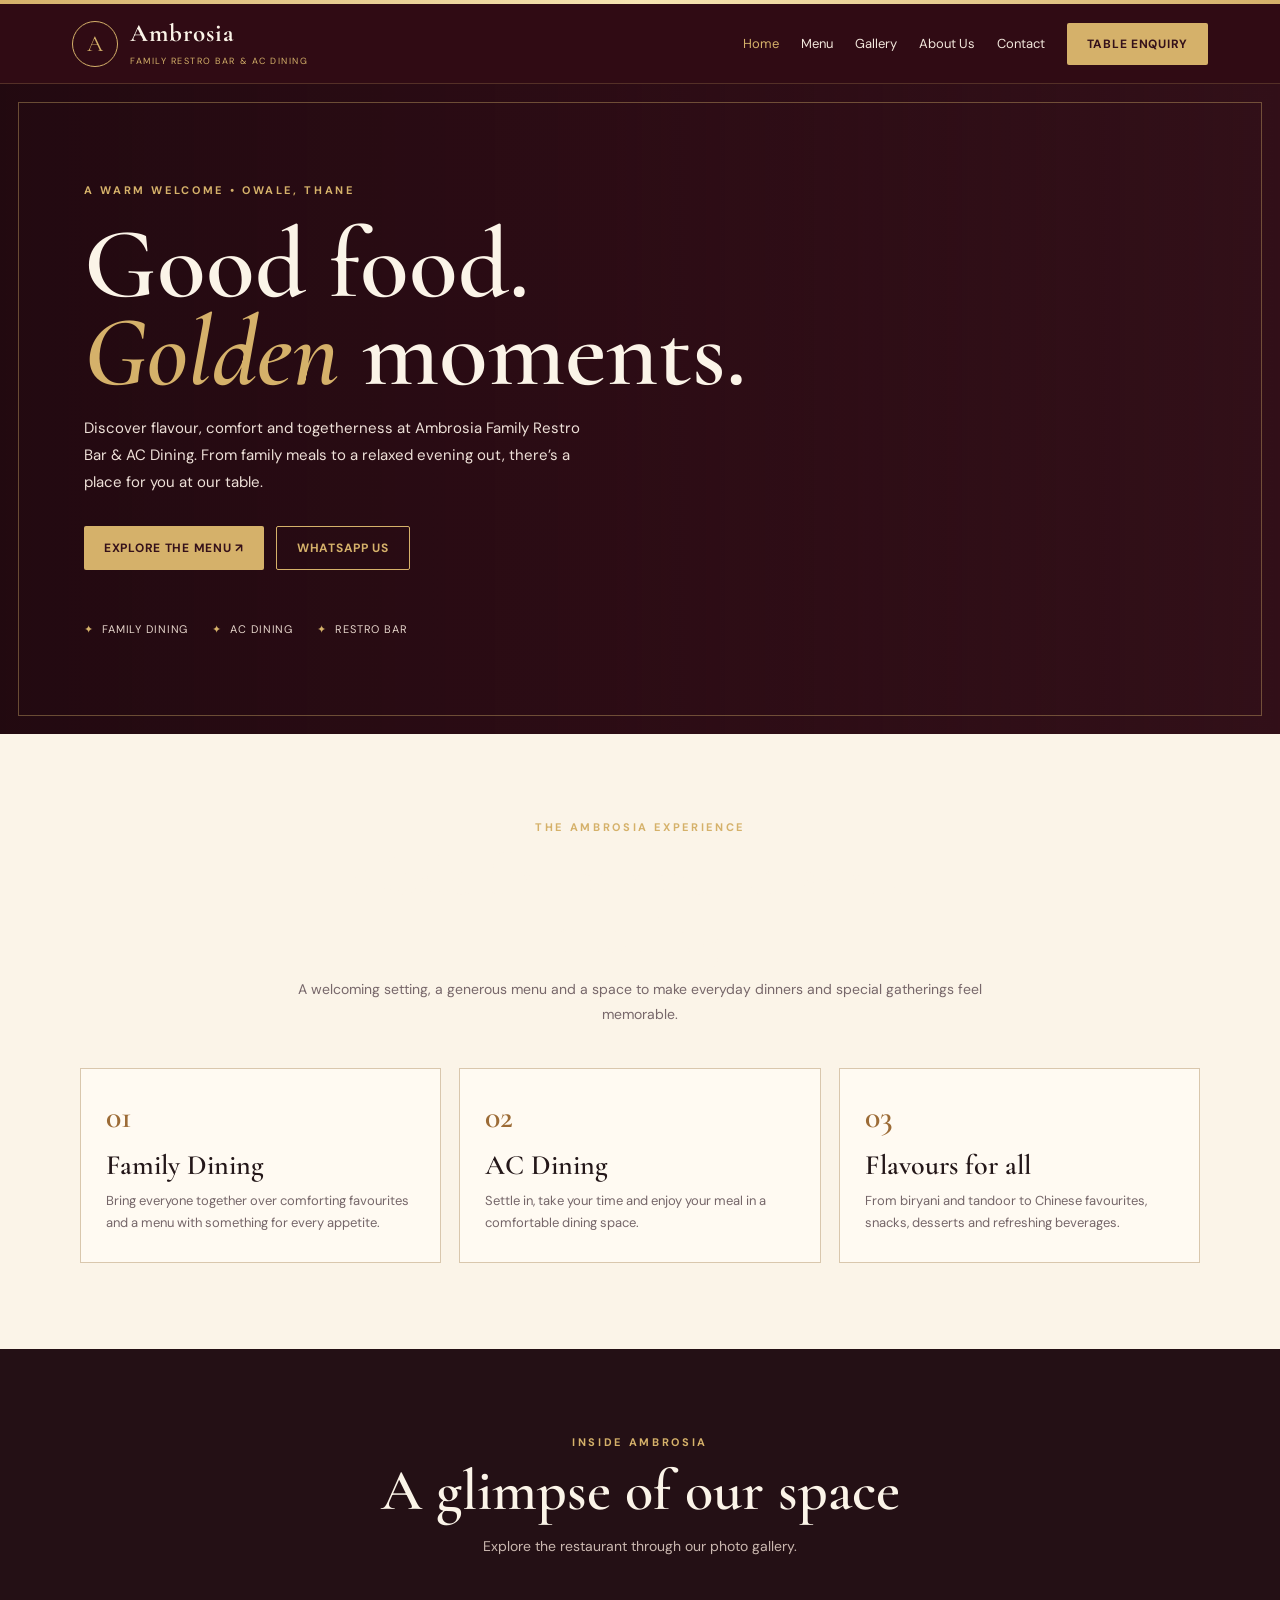
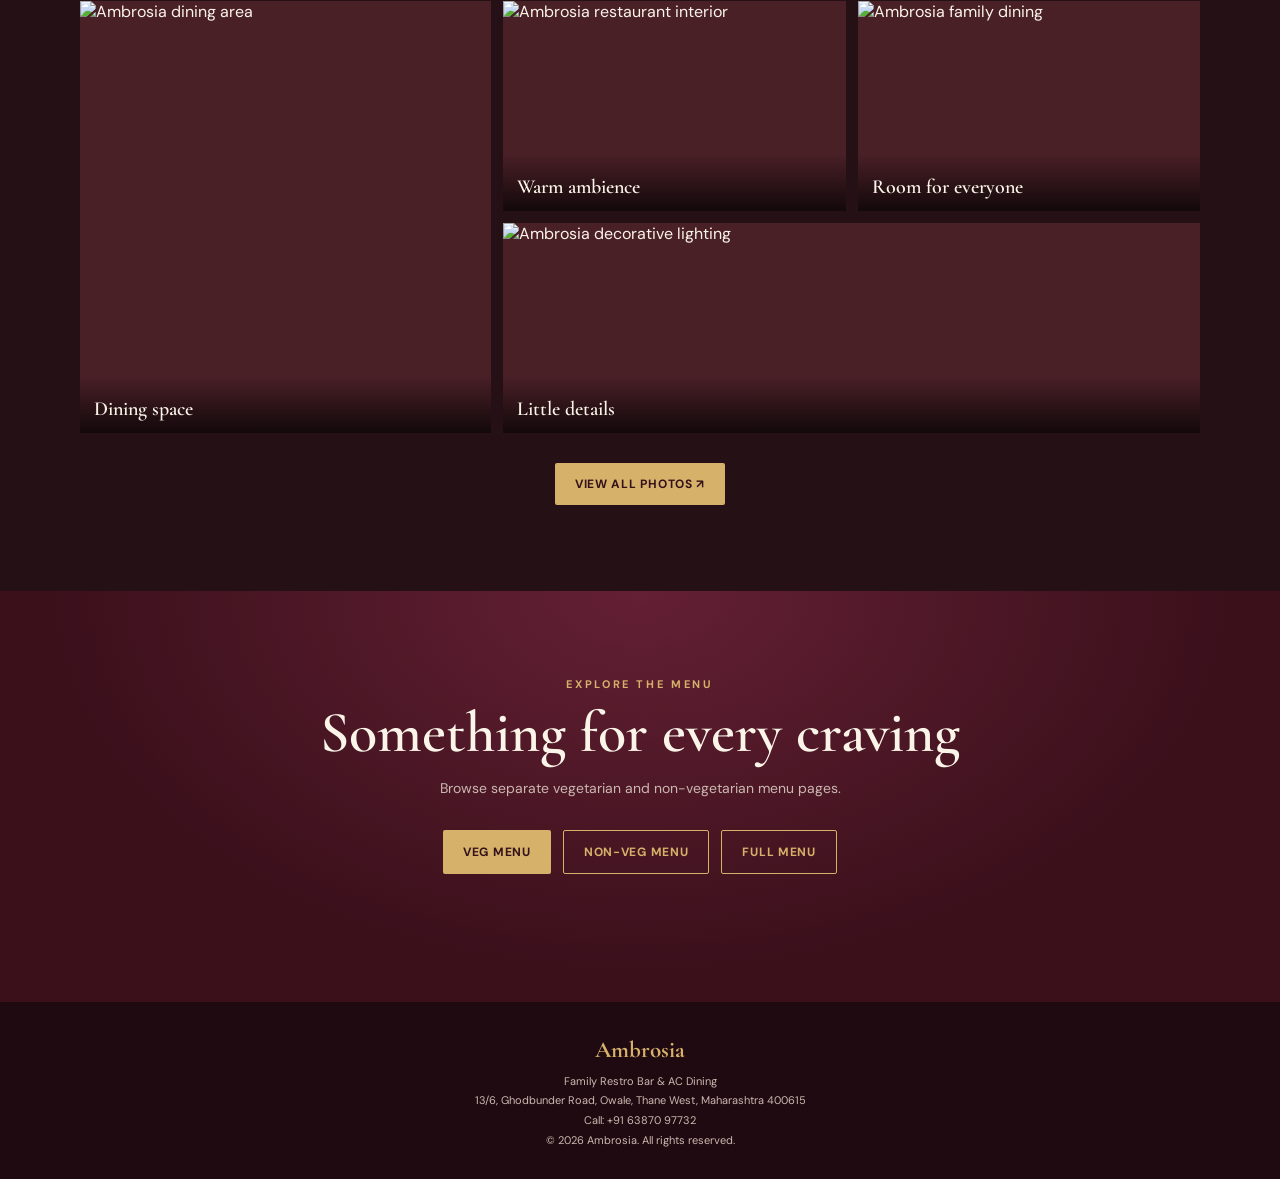
==== commit 438c6622: "Add files via upload" ====
--- a/index.html
+++ b/index.html
@@ -1,33 +1 @@
-<!doctype html>
-<html lang="en">
-<head>
-<meta charset="utf-8"><meta name="viewport" content="width=device-width, initial-scale=1">
-<meta name="theme-color" content="#641d2d"><meta name="description" content="Ambrosia Family Restro Bar & AC Dining in Owale, Thane West. Explore our menu and contact us for table enquiries.">
-<title>Ambrosia | Family Restro Bar & AC Dining</title>
-<link rel="preconnect" href="https://fonts.googleapis.com"><link rel="preconnect" href="https://fonts.gstatic.com" crossorigin><link href="https://fonts.googleapis.com/css2?family=Cormorant+Garamond:wght@500;600;700&family=DM+Sans:wght@400;500;600;700&display=swap" rel="stylesheet">
-<style>
-:root{--wine:#641d2d;--wine2:#3c101b;--gold:#d5b16a;--cream:#fbf4e8;--ink:#241719;--muted:#b9a6a0}*{box-sizing:border-box}html{scroll-behavior:smooth}body{margin:0;background:var(--wine2);color:var(--cream);font-family:'DM Sans',sans-serif}a{color:inherit;text-decoration:none}button{font:inherit}.topline{height:4px;background:linear-gradient(90deg,var(--gold),#f6e5b3,var(--gold))}.nav{position:sticky;top:0;z-index:10;background:rgba(48,12,21,.95);backdrop-filter:blur(12px);border-bottom:1px solid #d5b16a38}.navin{max-width:1180px;margin:auto;padding:14px 22px;display:flex;align-items:center;justify-content:space-between;gap:20px}.brand{display:flex;align-items:center;gap:12px}.monogram{width:46px;height:46px;border:1px solid var(--gold);border-radius:50%;display:grid;place-items:center;color:var(--gold);font-family:'Cormorant Garamond',serif;font-size:23px}.brand b{display:block;font-family:'Cormorant Garamond',serif;font-size:25px;letter-spacing:.04em}.brand small{color:var(--gold);font-size:9px;letter-spacing:.17em;text-transform:uppercase}.links{display:flex;gap:22px;align-items:center;font-size:13px;color:#f2e7dc}.links a:hover{color:var(--gold)}.pill{display:inline-flex;align-items:center;justify-content:center;padding:13px 20px;background:var(--gold);color:#35111a;border:0;border-radius:2px;font-weight:700;font-size:12px;letter-spacing:.06em;text-transform:uppercase;cursor:pointer}.pill.outline{background:transparent;color:var(--gold);border:1px solid var(--gold)}.hero{min-height:650px;position:relative;display:grid;align-items:center;overflow:hidden;background:#35111a}.hero:before{content:"";position:absolute;inset:0;background:linear-gradient(90deg,rgba(36,8,16,.94),rgba(45,9,19,.75) 48%,rgba(40,9,18,.22)),url('assets/21513.jpg') center 43%/cover;filter:saturate(.86)}.hero:after{content:"";position:absolute;inset:18px;border:1px solid #d5b16a65;pointer-events:none}.heroin{position:relative;z-index:1;max-width:1180px;width:100%;margin:auto;padding:90px 34px}.eyebrow{color:var(--gold);text-transform:uppercase;letter-spacing:.24em;font-size:11px;font-weight:700}.hero h1{font-family:'Cormorant Garamond',serif;font-size:clamp(54px,8vw,100px);line-height:.88;margin:24px 0 18px;max-width:760px;font-weight:600}.hero h1 span{color:var(--gold);font-style:italic}.hero p{max-width:510px;color:#eee0d8;line-height:1.8;font-size:15px}.actions{display:flex;gap:12px;flex-wrap:wrap;margin-top:30px}.herofoot{display:flex;gap:24px;flex-wrap:wrap;margin-top:52px;color:#e6d5cb;font-size:11px;letter-spacing:.08em;text-transform:uppercase}.herofoot span:before{content:'✦';color:var(--gold);margin-right:8px}.section{padding:86px 22px}.wrap{max-width:1120px;margin:auto}.sectionhead{text-align:center;max-width:700px;margin:0 auto 42px}.sectionhead h2{font:600 clamp(38px,5vw,58px)/1 'Cormorant Garamond',serif;margin:13px 0;color:var(--cream)}.sectionhead p{color:#cbb8b0;line-height:1.75;font-size:14px}.features{background:var(--cream);color:var(--ink)}.features .sectionhead p{color:#77676a}.featuregrid{display:grid;grid-template-columns:repeat(3,1fr);gap:18px}.feature{border:1px solid #d9c7ad;padding:28px 25px;min-height:180px;background:#fffaf2}.feature .num{color:#9c6b36;font:600 32px 'Cormorant Garamond',serif}.feature h3{font:600 28px 'Cormorant Garamond',serif;margin:12px 0 8px}.feature p{font-size:13px;line-height:1.7;color:#756669;margin:0}.menu-section{background:radial-gradient(ellipse at top,#642034 0%,#3b101b 65%)}.menu-tabs{display:flex;justify-content:center;gap:8px;flex-wrap:wrap;margin-bottom:30px}.tab{border:1px solid #b18b56;background:transparent;color:#f5e9dd;padding:10px 15px;cursor:pointer;border-radius:2px;font-size:12px}.tab.active,.tab:hover{background:var(--gold);color:#321019}.menu-grid{display:grid;grid-template-columns:repeat(2,1fr);gap:10px 28px}.menu-card{border-bottom:1px solid #d5b16a36;padding:15px 0;display:flex;justify-content:space-between;gap:20px}.menu-card h3{font-size:14px;font-weight:600;margin:0 0 5px}.menu-card p{font-size:11px;color:#c7b1aa;margin:0;line-height:1.5}.price{white-space:nowrap;color:var(--gold);font-weight:700;font-size:14px}.note{text-align:center;color:#bca8a2;font-size:11px;margin-top:22px}.gallery{background:#241015}.gallerygrid{display:grid;grid-template-columns:1.2fr 1fr 1fr;grid-auto-rows:210px;gap:12px}.gallerygrid figure{margin:0;overflow:hidden;position:relative;background:#4a2027}.gallerygrid figure:first-child{grid-row:span 2}.gallerygrid figure:nth-child(4){grid-column:span 2}.gallerygrid img{width:100%;height:100%;object-fit:cover;display:block;transition:transform .5s;cursor:zoom-in}.gallerygrid figure:hover img{transform:scale(1.04)}.gallerygrid figcaption{position:absolute;bottom:0;left:0;right:0;padding:22px 14px 12px;background:linear-gradient(transparent,rgba(0,0,0,.75));font:600 20px 'Cormorant Garamond',serif}.menu-photo{margin-top:32px;text-align:center}.menu-photo details{max-width:900px;margin:auto;border:1px solid #d5b16a5c;padding:14px}.menu-photo summary{color:var(--gold);cursor:pointer;font-size:13px}.menu-scans{display:grid;grid-template-columns:repeat(3,1fr);gap:12px;margin-top:18px}.menu-scans img{width:100%;height:220px;object-fit:contain;background:#f8f0df;cursor:zoom-in}.contact{background:var(--cream);color:var(--ink)}.contactgrid{display:grid;grid-template-columns:1fr 1fr;gap:28px;align-items:stretch}.contactbox{padding:32px;background:#fffaf2;border:1px solid #ddc9a9}.contactbox h3{font:600 34px 'Cormorant Garamond',serif;margin:0 0 16px}.contactbox p{color:#716164;line-height:1.8;font-size:13px}.detail{padding:13px 0;border-bottom:1px solid #e5d8c7;font-size:13px;line-height:1.7}.detail b{display:block;color:#8a5c2f;font-size:10px;letter-spacing:.14em;text-transform:uppercase;margin-bottom:4px}.mapframe{width:100%;min-height:340px;border:0;filter:grayscale(.4) sepia(.12)}.footer{padding:28px 22px;background:#200a11;color:#cbb9b0;text-align:center;font-size:11px;line-height:1.8}.footer b{color:var(--gold);font-family:'Cormorant Garamond',serif;font-size:23px}.mobilebook{display:none;position:fixed;bottom:0;left:0;right:0;z-index:20;background:#2b0c15;padding:10px;gap:10px;border-top:1px solid #d5b16a66}.mobilebook a{flex:1}.mobilebook .pill{width:100%}
-@media(max-width:760px){.links{display:none}.navin{padding:12px 16px}.brand b{font-size:22px}.hero{min-height:610px}.heroin{padding:72px 26px}.hero:before{background:linear-gradient(90deg,rgba(36,8,16,.92),rgba(45,9,19,.68)),url('assets/21513.jpg') 56% center/cover}.hero:after{inset:9px}.section{padding:64px 18px}.featuregrid{grid-template-columns:1fr}.feature{min-height:0}.menu-grid{grid-template-columns:1fr;gap:0}.gallerygrid{grid-template-columns:1fr 1fr;grid-auto-rows:155px}.gallerygrid figure:first-child{grid-row:span 2}.gallerygrid figure:nth-child(4){grid-column:span 2}.contactgrid{grid-template-columns:1fr}.menu-scans{grid-template-columns:repeat(2,1fr)}.menu-scans img{height:180px}.mobilebook{display:flex}body{padding-bottom:60px}.herofoot{gap:12px}.herofoot span{font-size:10px}}
-</style></head>
-<body><div class="topline"></div>
-<nav class="nav"><div class="navin"><a class="brand" href="#home"><div class="monogram">A</div><div><b>Ambrosia</b><small>Family Restro Bar & AC Dining</small></div></a><div class="links"><a href="#about">Our Story</a><a href="#menu">Menu</a><a href="#gallery">Gallery</a><a href="#contact">Find Us</a><a class="pill" href="https://wa.me/916387097732?text=Hello%20Ambrosia%2C%20I%27d%20like%20to%20enquire%20about%20a%20table." target="_blank" rel="noopener">Table Enquiry</a></div></div></nav>
-<header class="hero" id="home"><div class="heroin"><div class="eyebrow">A warm welcome • Owale, Thane</div><h1>Good food.<br><span>Golden</span> moments.</h1><p>Discover flavour, comfort and togetherness at Ambrosia Family Restro Bar & AC Dining. From family meals to a relaxed evening out, there’s a place for you at our table.</p><div class="actions"><a class="pill" href="#menu">Explore the menu&nbsp; ↗</a><a class="pill outline" href="https://wa.me/916387097732?text=Hello%20Ambrosia%2C%20I%27d%20like%20to%20enquire%20about%20a%20table." target="_blank" rel="noopener">WhatsApp us</a></div><div class="herofoot"><span>Family dining</span><span>AC dining</span><span>Restro bar</span></div></div></header>
-<section class="section features" id="about"><div class="wrap"><div class="sectionhead"><div class="eyebrow">The Ambrosia experience</div><h2>Made for moments worth sharing</h2><p>A welcoming setting, a generous menu and a space to make everyday dinners and special gatherings feel memorable.</p></div><div class="featuregrid"><article class="feature"><div class="num">01</div><h3>Family Dining</h3><p>Bring everyone together over comforting favourites and a menu with something for every appetite.</p></article><article class="feature"><div class="num">02</div><h3>AC Dining</h3><p>Settle in, take your time and enjoy your meal in a comfortable indoor dining space.</p></article><article class="feature"><div class="num">03</div><h3>Flavours for all</h3><p>From biryani and tandoor to Chinese favourites, snacks, desserts and refreshing beverages.</p></article></div></div></section>
-<section class="section menu-section" id="menu"><div class="wrap"><div class="sectionhead"><div class="eyebrow">From our menu</div><h2>A little something for every craving</h2><p>Browse a selection of favourites and listed prices from the restaurant menu. Prices are in INR and may change; please confirm with the restaurant when ordering.</p></div><div class="menu-tabs" id="tabs"></div><div class="menu-grid" id="menuItems"></div><div class="note">Menu highlights transcribed from the supplied menu photos. Some items or prices may need confirmation.</div><div class="menu-photo"><details><summary>View original menu pages from the restaurant ↗</summary><div class="menu-scans" id="menuScans"></div></details></div></div></section>
-<section class="section gallery" id="gallery"><div class="wrap"><div class="sectionhead"><div class="eyebrow">Inside Ambrosia</div><h2>Our space, your moments</h2><p>A glimpse of the dining spaces and details that make Ambrosia feel like your place.</p></div><div class="gallerygrid"><figure><img src="assets/21513.jpg" alt="Ambrosia restaurant dining area" loading="lazy"><figcaption>The Ambrosia setting</figcaption></figure><figure><img src="assets/21521.jpg" alt="Ambrosia family dining tables" loading="lazy"><figcaption>Room for everyone</figcaption></figure><figure><img src="assets/21517.jpg" alt="Ambrosia restaurant interior and counter" loading="lazy"><figcaption>Warm ambience</figcaption></figure><figure><img src="assets/21520.jpg" alt="Ambrosia decorative interior lighting" loading="lazy"><figcaption>Little details</figcaption></figure><figure><img src="assets/21525.jpg" alt="Ambrosia restaurant decorative ceiling" loading="lazy"><figcaption>Gather together</figcaption></figure><figure><img src="assets/21518.jpg" alt="Ambrosia restaurant interior details" loading="lazy"><figcaption>Flavour meets comfort</figcaption></figure></div></div></section>
-<section class="section contact" id="contact"><div class="wrap"><div class="sectionhead"><div class="eyebrow">Visit us</div><h2>Your table is waiting</h2><p>Call or WhatsApp for table enquiries, directions or to check details before visiting.</p></div><div class="contactgrid"><div class="contactbox"><h3>Ambrosia</h3><div class="detail"><b>Address</b>13/6, Ghodbunder Rd, near Mahanagar Gas Pump,<br>Owale, Thane West, Thane, Maharashtra 400615</div><div class="detail"><b>Call / WhatsApp</b><a href="tel:+916387097732">+91 63870 97732</a></div><div class="detail"><b>Find us</b><a href="https://www.google.com/maps/search/?api=1&query=Ambrosia+Family+Restro+Bar+AC+Dining%2C+13%2F6+Ghodbunder+Road%2C+Owale%2C+Thane+West+400615" target="_blank" rel="noopener" style="color:#8a5c2f;font-weight:700">Open directions in Google Maps ↗</a></div><div class="actions"><a class="pill" href="https://wa.me/916387097732?text=Hello%20Ambrosia%2C%20I%27d%20like%20to%20enquire%20about%20a%20table." target="_blank" rel="noopener">WhatsApp enquiry</a><a class="pill outline" style="color:#641d2d;border-color:#641d2d" href="tel:+916387097732">Call now</a></div></div><iframe class="mapframe" title="Map showing Ambrosia near Ghodbunder Road, Owale, Thane West" loading="lazy" src="https://maps.google.com/maps?q=13%2F6%20Ghodbunder%20Road%2C%20near%20Mahanagar%20Gas%20Pump%2C%20Owale%2C%20Thane%20West%20400615&t=&z=14&ie=UTF8&iwloc=&output=embed"></iframe></div></div></section>
-<footer class="footer"><b>Ambrosia</b><br>Family Restro Bar & AC Dining<br>13/6, Ghodbunder Road, Owale, Thane West, Maharashtra 400615<br>© <span id="year"></span> Ambrosia. All rights reserved.</footer>
-<div class="mobilebook"><a class="pill outline" href="tel:+916387097732">Call Now</a><a class="pill" href="https://wa.me/916387097732?text=Hello%20Ambrosia%2C%20I%27d%20like%20to%20enquire%20about%20a%20table." target="_blank" rel="noopener">WhatsApp</a></div>
-<script>
-const menu={
-"Popular Picks":[["Ambrosia Special Veg Biryani","300"],["Paneer Tikka Biryani","320"],["Chicken Dum Biryani","360"],["Murg Mussalam","550 / 1100"],["Ambrosia Special Dal Tadka","260"],["Paneer Achari Tikka","350"],["Spring Roll","260 / 310 / 350"],["Gulab Jamun (2 pcs.)","110"],["Butter Milk (Plain)","60"]],
-"Tandoor & Starters":[["Palak Kurkure","280"],["Tandoori Aloo / Gobi","290"],["Paneer Tikka","330"],["Paneer Achari Tikka","350"],["Paneer Malai Tikka","350"],["Paneer Hariyali Tikka","350"],["Veg Seekh Kabab","310"],["Chicken Tikka","370"],["Chicken Malai Tikka","390"],["Chicken Tandoori (Half / Full)","310 / 540"],["Mutton Seekh Kabab","550"],["Seafood Platter","3500"]],
-"Indian Veg": [["Steamed Rice","170"],["Jeera Rice","190"],["Veg Biryani","280"],["Dum Biryani (Veg)","290"],["Paneer Biryani","300"],["Veg Hyderabadi Biryani","290"],["Dal Fry","190"],["Dal Tadka","210"],["Dal Palak","200"],["Dal Makhani","230"],["Paneer Butter Masala","320"],["Paneer Tawa Masala","300"],["Kadai Paneer","330"],["Veg Kolhapuri","275"],["Veg Handi","290"],["Mushroom Masala","290"]],
-"Indian Non-Veg": [["Chicken Dum Biryani","360"],["Chicken Tikka Biryani","390"],["Mutton Dum Biryani","550"],["Prawns Biryani","550"],["Hyderabadi Biryani – Chicken","560"],["Hyderabadi Biryani – Mutton","620"],["Egg Biryani","310"],["Murg Kadai","390"],["Chicken Tikka Masala","390"],["Murg Handi","410"],["Sukha Chicken","450"],["Mutton Rogan Josh","550"],["Prawns Curry","550"],["Rawas Curry","550"]],
-"Chinese": [["Fried Rice – Veg","270"],["Burnt Garlic Rice – Veg","280"],["Schezwan Fried Rice – Veg","280"],["Combination Rice – Veg","280"],["Triple Rice – Veg","300"],["Hakka Noodles – Veg","250"],["Schezwan Noodles – Veg","260"],["Chilli Garlic Noodles – Veg","270"],["Manchurian Noodles – Veg","300"],["Chicken Fried Rice","340"],["Chicken Hakka Noodles","310"],["Chicken Chilli Garlic Noodles","320"]],
-"Bar Bites & Soup": [["Chana Garlic Kolivada","210"],["Chana Garlic Fry","180"],["Cheese Cherry Pineapple","220"],["Cheese Pakoda","180"],["Paneer Pakoda","250"],["Mix Veg Pakoda","200"],["Onion Ring Pakoda","175"],["French Fries","180"],["Shahi Hara Bara Kabab","260"],["Cream of Veg Soup","180"],["Cream of Tomato Soup","180"],["Cream of Mushroom Soup","180"],["Manchow Soup","160"],["Hot & Sour Soup","170"],["Sweet Corn Veg Soup","180"],["Tom Yum Soup","180"]],
-"Desserts & Drinks": [["Gulab Jamun (2 pcs.)","110"],["Gulab Jamun with Ice Cream","150"],["Brownie with Choco Sauce","290"],["Malai Kulfi","120"],["Choice of Ice Creams","120"],["Cold Coffee","170"],["Cold Coffee with Ice Cream","200"],["Butter Milk (Plain)","60"],["Butter Milk (Masala)","80"],["Lassi","100"],["Mango Milkshake","200"],["Strawberry Milkshake","200"],["Vanilla Milkshake","200"]]
-};
-const tabs=document.getElementById('tabs'),items=document.getElementById('menuItems');function showMenu(name){tabs.querySelectorAll('button').forEach(b=>b.classList.toggle('active',b.textContent===name));items.innerHTML=menu[name].map(([n,p])=>`<article class="menu-card"><div><h3>${n}</h3><p>Prepared fresh to order</p></div><div class="price">₹${p}</div></article>`).join('')};Object.keys(menu).forEach((n,i)=>{const b=document.createElement('button');b.className='tab'+(!i?' active':'');b.textContent=n;b.onclick=()=>showMenu(n);tabs.appendChild(b)});showMenu(Object.keys(menu)[0]);
-const scans=['21436.jpg','21439.jpg','21442.jpg','21445.jpg','21448.jpg','21451.jpg','21454.jpg','21457.jpg','21460.jpg','21463.jpg','21466.jpg','21469.jpg','21472.jpg','21475.jpg','21478.jpg','21481.jpg','21484.jpg','21487.jpg','21490.jpg','21493.jpg'];document.getElementById('menuScans').innerHTML=scans.map(f=>`<a href="assets/${f}" target="_blank" rel="noopener"><img src="assets/${f}" loading="lazy" alt="Original Ambrosia menu page ${f.replace('.jpg','')}"></a>`).join('');document.getElementById('year').textContent=new Date().getFullYear();
-</script></body></html>
+<!doctype html><html lang="en"><head><meta charset="utf-8"><meta name="viewport" content="width=device-width, initial-scale=1"><meta name="theme-color" content="#641d2d"><meta name="description" content="Ambrosia Family Restro Bar & AC Dining in Owale, Thane West."><title>Home | Ambrosia Family Restro Bar & AC Dining</title><link rel="preconnect" href="https://fonts.googleapis.com"><link rel="preconnect" href="https://fonts.gstatic.com" crossorigin><link href="https://fonts.googleapis.com/css2?family=Cormorant+Garamond:wght@500;600;700&family=DM+Sans:wght@400;500;600;700&display=swap" rel="stylesheet"><link rel="stylesheet" href="style.css"></head><body><div class="topline"></div><nav class="nav"><div class="navin"><a class="brand" href="index.html"><div class="monogram">A</div><div><b>Ambrosia</b><small>Family Restro Bar & AC Dining</small></div></a><div class="links"><a href="index.html" style="color:var(--gold)">Home</a><a href="menu.html">Menu</a><a href="gallery.html">Gallery</a><a href="about.html">About Us</a><a href="contact.html">Contact</a><a class="pill" href="https://wa.me/916387097732?text=Hello%20Ambrosia%2C%20I%27d%20like%20to%20enquire%20about%20a%20table." target="_blank" rel="noopener">Table Enquiry</a></div></div></nav><header class="hero" id="home"><div class="heroin"><div class="eyebrow">A warm welcome • Owale, Thane</div><h1>Good food.<br><span>Golden</span> moments.</h1><p>Discover flavour, comfort and togetherness at Ambrosia Family Restro Bar & AC Dining. From family meals to a relaxed evening out, there’s a place for you at our table.</p><div class="actions"><a class="pill" href="menu.html">Explore the menu ↗</a><a class="pill outline" href="https://wa.me/916387097732?text=Hello%20Ambrosia%2C%20I%27d%20like%20to%20enquire%20about%20a%20table." target="_blank" rel="noopener">WhatsApp us</a></div><div class="herofoot"><span>Family dining</span><span>AC dining</span><span>Restro bar</span></div></div></header><section class="section features"><div class="wrap"><div class="sectionhead"><div class="eyebrow">The Ambrosia experience</div><h2>Made for moments worth sharing</h2><p>A welcoming setting, a generous menu and a space to make everyday dinners and special gatherings feel memorable.</p></div><div class="featuregrid"><article class="feature"><div class="num">01</div><h3>Family Dining</h3><p>Bring everyone together over comforting favourites and a menu with something for every appetite.</p></article><article class="feature"><div class="num">02</div><h3>AC Dining</h3><p>Settle in, take your time and enjoy your meal in a comfortable dining space.</p></article><article class="feature"><div class="num">03</div><h3>Flavours for all</h3><p>From biryani and tandoor to Chinese favourites, snacks, desserts and refreshing beverages.</p></article></div></div></section><section class="section gallery"><div class="wrap"><div class="sectionhead"><div class="eyebrow">Inside Ambrosia</div><h2>A glimpse of our space</h2><p>Explore the restaurant through our photo gallery.</p></div><div class="gallerygrid"><figure><img src="assets/21513.jpg" alt="Ambrosia dining area"><figcaption>Dining space</figcaption></figure><figure><img src="assets/21517.jpg" alt="Ambrosia restaurant interior"><figcaption>Warm ambience</figcaption></figure><figure><img src="assets/21521.jpg" alt="Ambrosia family dining"><figcaption>Room for everyone</figcaption></figure><figure><img src="assets/21520.jpg" alt="Ambrosia decorative lighting"><figcaption>Little details</figcaption></figure></div><div class="actions" style="justify-content:center"><a class="pill" href="gallery.html">View all photos ↗</a></div></div></section><section class="section menu-section"><div class="wrap"><div class="sectionhead"><div class="eyebrow">Explore the menu</div><h2>Something for every craving</h2><p>Browse separate vegetarian and non-vegetarian menu pages.</p><div class="actions" style="justify-content:center"><a class="pill" href="veg-menu.html">Veg Menu</a><a class="pill outline" href="nonveg-menu.html">Non-Veg Menu</a><a class="pill outline" href="menu.html">Full Menu</a></div></div></div></section><footer class="footer"><b>Ambrosia</b><br>Family Restro Bar & AC Dining<br>13/6, Ghodbunder Road, Owale, Thane West, Maharashtra 400615<br>Call: <a href="tel:+916387097732">+91 63870 97732</a><br>© <span id="year"></span> Ambrosia. All rights reserved.</footer><div class="mobilebook"><a class="pill outline" href="tel:+916387097732">Call Now</a><a class="pill" href="https://wa.me/916387097732" target="_blank" rel="noopener">WhatsApp</a></div><script>document.getElementById("year").textContent=new Date().getFullYear();</script></body></html>
--- a/style.css
+++ b/style.css
@@ -0,0 +1,6 @@
+
+:root{--wine:#641d2d;--wine2:#3c101b;--gold:#d5b16a;--cream:#fbf4e8;--ink:#241719;--muted:#b9a6a0}*{box-sizing:border-box}html{scroll-behavior:smooth}body{margin:0;background:var(--wine2);color:var(--cream);font-family:'DM Sans',sans-serif}a{color:inherit;text-decoration:none}button{font:inherit}.topline{height:4px;background:linear-gradient(90deg,var(--gold),#f6e5b3,var(--gold))}.nav{position:sticky;top:0;z-index:10;background:rgba(48,12,21,.95);backdrop-filter:blur(12px);border-bottom:1px solid #d5b16a38}.navin{max-width:1180px;margin:auto;padding:14px 22px;display:flex;align-items:center;justify-content:space-between;gap:20px}.brand{display:flex;align-items:center;gap:12px}.monogram{width:46px;height:46px;border:1px solid var(--gold);border-radius:50%;display:grid;place-items:center;color:var(--gold);font-family:'Cormorant Garamond',serif;font-size:23px}.brand b{display:block;font-family:'Cormorant Garamond',serif;font-size:25px;letter-spacing:.04em}.brand small{color:var(--gold);font-size:9px;letter-spacing:.17em;text-transform:uppercase}.links{display:flex;gap:22px;align-items:center;font-size:13px;color:#f2e7dc}.links a:hover{color:var(--gold)}.pill{display:inline-flex;align-items:center;justify-content:center;padding:13px 20px;background:var(--gold);color:#35111a;border:0;border-radius:2px;font-weight:700;font-size:12px;letter-spacing:.06em;text-transform:uppercase;cursor:pointer}.pill.outline{background:transparent;color:var(--gold);border:1px solid var(--gold)}.hero{min-height:650px;position:relative;display:grid;align-items:center;overflow:hidden;background:#35111a}.hero:before{content:"";position:absolute;inset:0;background:linear-gradient(90deg,rgba(36,8,16,.94),rgba(45,9,19,.75) 48%,rgba(40,9,18,.22)),url('assets/21513.jpg') center 43%/cover;filter:saturate(.86)}.hero:after{content:"";position:absolute;inset:18px;border:1px solid #d5b16a65;pointer-events:none}.heroin{position:relative;z-index:1;max-width:1180px;width:100%;margin:auto;padding:90px 34px}.eyebrow{color:var(--gold);text-transform:uppercase;letter-spacing:.24em;font-size:11px;font-weight:700}.hero h1{font-family:'Cormorant Garamond',serif;font-size:clamp(54px,8vw,100px);line-height:.88;margin:24px 0 18px;max-width:760px;font-weight:600}.hero h1 span{color:var(--gold);font-style:italic}.hero p{max-width:510px;color:#eee0d8;line-height:1.8;font-size:15px}.actions{display:flex;gap:12px;flex-wrap:wrap;margin-top:30px}.herofoot{display:flex;gap:24px;flex-wrap:wrap;margin-top:52px;color:#e6d5cb;font-size:11px;letter-spacing:.08em;text-transform:uppercase}.herofoot span:before{content:'✦';color:var(--gold);margin-right:8px}.section{padding:86px 22px}.wrap{max-width:1120px;margin:auto}.sectionhead{text-align:center;max-width:700px;margin:0 auto 42px}.sectionhead h2{font:600 clamp(38px,5vw,58px)/1 'Cormorant Garamond',serif;margin:13px 0;color:var(--cream)}.sectionhead p{color:#cbb8b0;line-height:1.75;font-size:14px}.features{background:var(--cream);color:var(--ink)}.features .sectionhead p{color:#77676a}.featuregrid{display:grid;grid-template-columns:repeat(3,1fr);gap:18px}.feature{border:1px solid #d9c7ad;padding:28px 25px;min-height:180px;background:#fffaf2}.feature .num{color:#9c6b36;font:600 32px 'Cormorant Garamond',serif}.feature h3{font:600 28px 'Cormorant Garamond',serif;margin:12px 0 8px}.feature p{font-size:13px;line-height:1.7;color:#756669;margin:0}.menu-section{background:radial-gradient(ellipse at top,#642034 0%,#3b101b 65%)}.menu-tabs{display:flex;justify-content:center;gap:8px;flex-wrap:wrap;margin-bottom:30px}.tab{border:1px solid #b18b56;background:transparent;color:#f5e9dd;padding:10px 15px;cursor:pointer;border-radius:2px;font-size:12px}.tab.active,.tab:hover{background:var(--gold);color:#321019}.menu-grid{display:grid;grid-template-columns:repeat(2,1fr);gap:10px 28px}.menu-card{border-bottom:1px solid #d5b16a36;padding:15px 0;display:flex;justify-content:space-between;gap:20px}.menu-card h3{font-size:14px;font-weight:600;margin:0 0 5px}.menu-card p{font-size:11px;color:#c7b1aa;margin:0;line-height:1.5}.price{white-space:nowrap;color:var(--gold);font-weight:700;font-size:14px}.note{text-align:center;color:#bca8a2;font-size:11px;margin-top:22px}.gallery{background:#241015}.gallerygrid{display:grid;grid-template-columns:1.2fr 1fr 1fr;grid-auto-rows:210px;gap:12px}.gallerygrid figure{margin:0;overflow:hidden;position:relative;background:#4a2027}.gallerygrid figure:first-child{grid-row:span 2}.gallerygrid figure:nth-child(4){grid-column:span 2}.gallerygrid img{width:100%;height:100%;object-fit:cover;display:block;transition:transform .5s;cursor:zoom-in}.gallerygrid figure:hover img{transform:scale(1.04)}.gallerygrid figcaption{position:absolute;bottom:0;left:0;right:0;padding:22px 14px 12px;background:linear-gradient(transparent,rgba(0,0,0,.75));font:600 20px 'Cormorant Garamond',serif}.menu-photo{margin-top:32px;text-align:center}.menu-photo details{max-width:900px;margin:auto;border:1px solid #d5b16a5c;padding:14px}.menu-photo summary{color:var(--gold);cursor:pointer;font-size:13px}.menu-scans{display:grid;grid-template-columns:repeat(3,1fr);gap:12px;margin-top:18px}.menu-scans img{width:100%;height:220px;object-fit:contain;background:#f8f0df;cursor:zoom-in}.contact{background:var(--cream);color:var(--ink)}.contactgrid{display:grid;grid-template-columns:1fr 1fr;gap:28px;align-items:stretch}.contactbox{padding:32px;background:#fffaf2;border:1px solid #ddc9a9}.contactbox h3{font:600 34px 'Cormorant Garamond',serif;margin:0 0 16px}.contactbox p{color:#716164;line-height:1.8;font-size:13px}.detail{padding:13px 0;border-bottom:1px solid #e5d8c7;font-size:13px;line-height:1.7}.detail b{display:block;color:#8a5c2f;font-size:10px;letter-spacing:.14em;text-transform:uppercase;margin-bottom:4px}.mapframe{width:100%;min-height:340px;border:0;filter:grayscale(.4) sepia(.12)}.footer{padding:28px 22px;background:#200a11;color:#cbb9b0;text-align:center;font-size:11px;line-height:1.8}.footer b{color:var(--gold);font-family:'Cormorant Garamond',serif;font-size:23px}.mobilebook{display:none;position:fixed;bottom:0;left:0;right:0;z-index:20;background:#2b0c15;padding:10px;gap:10px;border-top:1px solid #d5b16a66}.mobilebook a{flex:1}.mobilebook .pill{width:100%}
+@media(max-width:760px){.navin{padding:12px 16px;flex-wrap:wrap}.links{display:flex;width:100%;overflow-x:auto;gap:16px;padding:5px 0 3px;white-space:nowrap}.links a{flex:0 0 auto}.links .pill{padding:10px 12px}.brand b{font-size:22px}.hero{min-height:610px}.heroin{padding:72px 26px}.hero:before{background:linear-gradient(90deg,rgba(36,8,16,.92),rgba(45,9,19,.68)),url('assets/21513.jpg') 56% center/cover}.hero:after{inset:9px}.section{padding:64px 18px}.featuregrid{grid-template-columns:1fr}.feature{min-height:0}.menu-grid{grid-template-columns:1fr;gap:0}.gallerygrid{grid-template-columns:1fr 1fr;grid-auto-rows:155px}.gallerygrid figure:first-child{grid-row:span 2}.gallerygrid figure:nth-child(4){grid-column:span 2}.contactgrid{grid-template-columns:1fr}.menu-scans{grid-template-columns:repeat(2,1fr)}.menu-scans img{height:180px}.mobilebook{display:flex}body{padding-bottom:60px}.herofoot{gap:12px}.herofoot span{font-size:10px}}
+
+.page-hero{padding:76px 20px 64px;text-align:center;background:linear-gradient(120deg,rgba(36,8,16,.94),rgba(70,16,31,.85)),url('assets/21517.jpg') center/cover;border-bottom:1px solid #d5b16a55}.page-hero h1{font:600 clamp(42px,7vw,72px)/1 'Cormorant Garamond',serif;margin:14px 0;color:var(--cream)}.page-hero p{max-width:650px;margin:0 auto;color:#e3d1c8;line-height:1.8;font-size:14px}.page-content{max-width:1120px;margin:auto;padding:48px 20px 80px}.subnav{display:flex;justify-content:center;gap:10px;flex-wrap:wrap;margin:0 auto 30px}.subnav a{border:1px solid #b18b56;padding:11px 18px;color:var(--cream);font-size:12px}.subnav a.active,.subnav a:hover{background:var(--gold);color:#321019}.allgallery{display:grid;grid-template-columns:repeat(3,1fr);gap:14px}.allgallery figure{margin:0;background:#321019;border:1px solid #d5b16a35;overflow:hidden}.allgallery img{width:100%;height:270px;object-fit:cover;display:block}.allgallery figcaption{padding:13px;color:var(--gold);font:600 21px 'Cormorant Garamond',serif}.menu-intro{text-align:center;color:#d0bbb2;font-size:13px;line-height:1.7;margin-bottom:25px}.menulist{display:grid;grid-template-columns:repeat(2,1fr);gap:8px 30px}.menulist .menu-card{padding:15px 0}.menulist h3{font-size:14px;margin:0 0 5px}.menulist p{font-size:11px;color:#c7b1aa;margin:0}.contactlinks{display:flex;justify-content:center;gap:12px;flex-wrap:wrap;margin-top:25px}
+@media(max-width:760px){.allgallery{grid-template-columns:repeat(2,1fr)}.allgallery img{height:190px}.menulist{grid-template-columns:1fr}.page-hero{padding:58px 18px}.page-content{padding:32px 16px 70px}}
